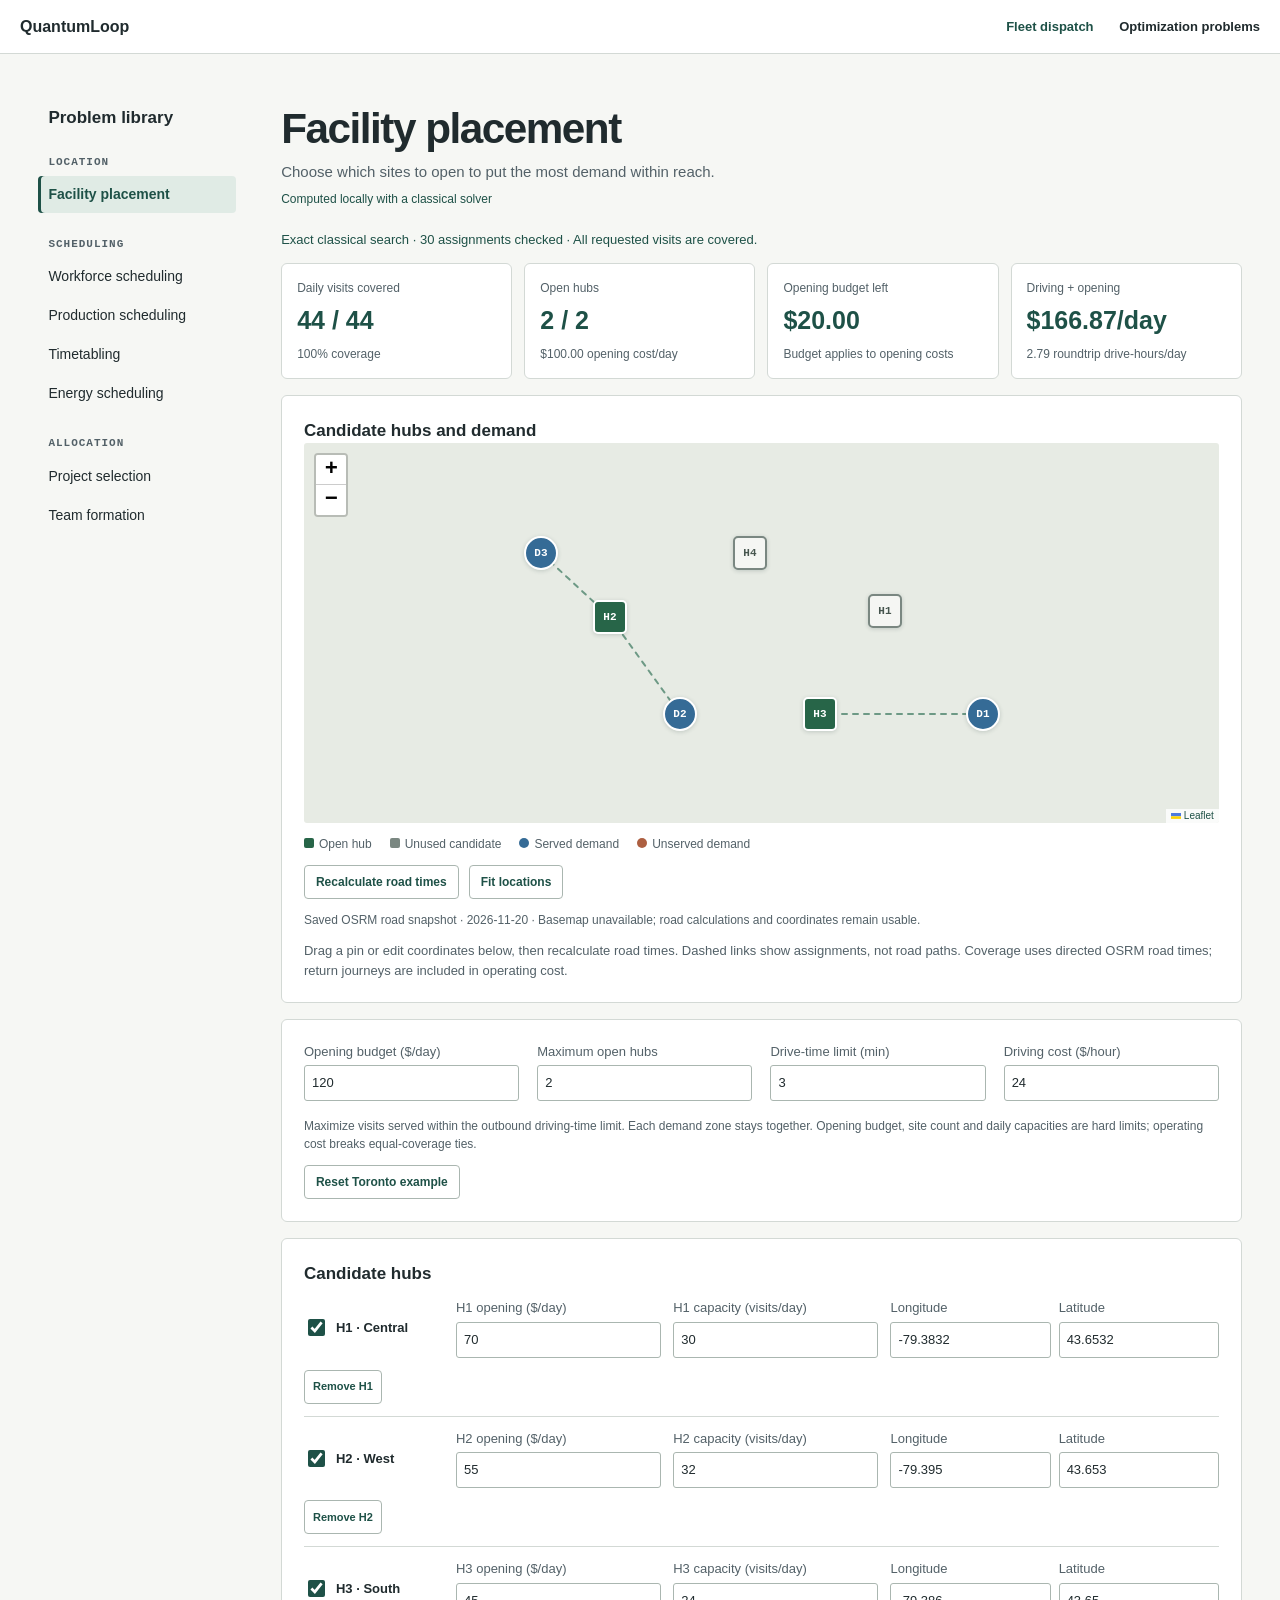
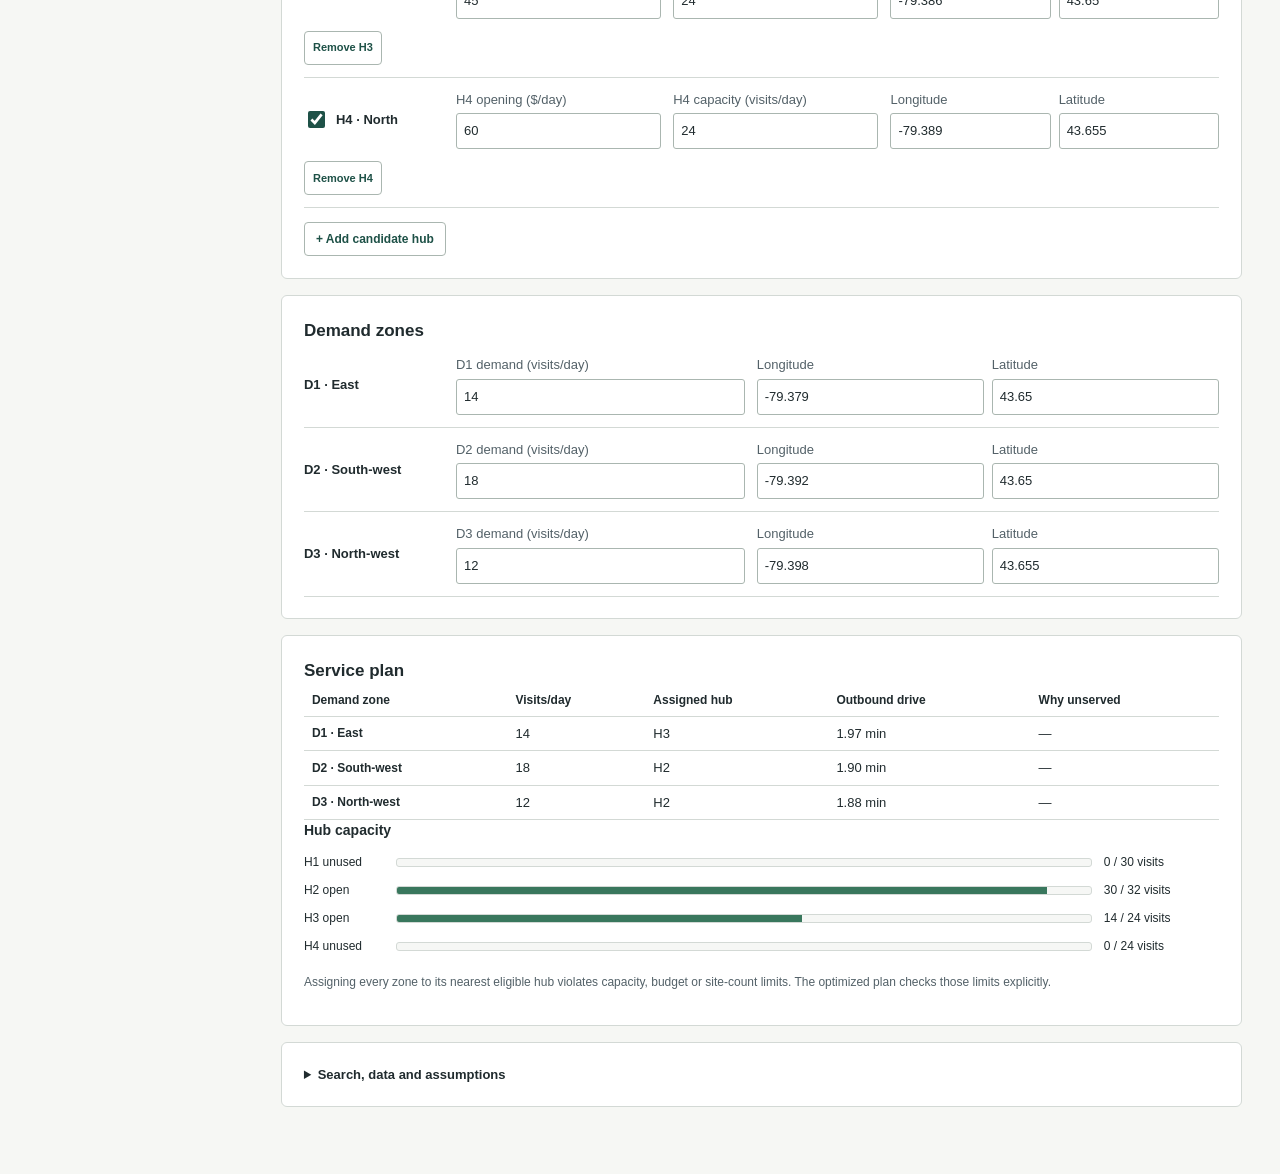
==== quantum-playground/web/problems/index.html @ 2b3b989f "Add interactive visualizations for seven optimization problems" ====
<!doctype html>
<html lang="en">
<head>
  <meta charset="utf-8">
  <meta name="viewport" content="width=device-width, initial-scale=1">
  <title>Optimization problems · QuantumLoop</title>
  <link rel="stylesheet" href="../style.css">
  <link rel="stylesheet" href="../vendor/leaflet/leaflet.css">
  <link rel="stylesheet" href="problems.css">
  <link rel="stylesheet" href="scheduling.css">
  <link rel="stylesheet" href="facility.css">
  <link rel="stylesheet" href="energy.css">
  <link rel="stylesheet" href="projects.css">
  <link rel="stylesheet" href="teams.css">
</head>
<body class="problem-workbench">
  <a class="skip-link" href="#problem-content">Skip to current problem</a>
  <header>
    <a class="brand" href="/">QuantumLoop</a>
    <nav aria-label="Workspace" class="workspace-nav">
      <a href="/">Fleet dispatch</a>
      <a href="./" aria-current="page">Optimization problems</a>
    </nav>
  </header>
  <main class="problem-shell">
    <aside class="problem-picker" aria-label="Problem library">
      <h2>Problem library</h2>
      <nav id="problem-links" aria-label="Problem types"></nav>
      <div class="mobile-picker"><label for="problem-select">Problem type</label><select id="problem-select"></select></div>
    </aside>
    <section id="problem-content" tabindex="-1" aria-labelledby="problem-title">
      <div class="problem-heading">
        <h1 id="problem-title">Optimization problems</h1>
        <p id="problem-objective"></p>
        <p class="solver-note">Computed locally with a classical solver</p>
      </div>
      <div id="problem-views"></div>
      <noscript>Enable JavaScript to edit scenarios and calculate results.</noscript>
    </section>
  </main>
  <script src="../vendor/leaflet/leaflet.js"></script>
  <script src="library.js"></script>
</body>
</html>
---- quantum-playground/web/style.css ----
:root {
  color-scheme: light;
  --background: #f4f5f3;
  --panel: #ffffff;
  --surface: #f6f7f5;
  --line: #d3d9d5;
  --line-strong: #aab6b0;
  --text: #202b2e;
  --muted: #536168;
  --accent: #1e5147;
  --accent-hover: #153d35;
  --classical: #315b8f;
  --selected: #e7efeb;
  --drive: #315b8f;
  --wait: #9b6d2f;
  --charge: #42724f;
  --deliver: #536973;
  --danger: #983d32;
  --mono: "IBM Plex Mono", Consolas, monospace;
  --radius: 4px;
}

* { box-sizing: border-box; }

body {
  margin: 0;
  background: var(--background);
  color: var(--text);
  font: 14px/1.5 "Inter", "Segoe UI", sans-serif;
}

button, select, textarea, input { font: inherit; }
button, select, summary { cursor: pointer; }
button:disabled, select:disabled { opacity: .5; cursor: default; }

:focus-visible {
  outline: 2px solid var(--accent);
  outline-offset: 3px;
}

[hidden] { display: none !important; }

.sr-only {
  position: absolute;
  width: 1px;
  height: 1px;
  overflow: hidden;
  clip-path: inset(50%);
  white-space: nowrap;
}

header {
  min-height: 54px;
  border-bottom: 1px solid var(--line);
  background: var(--panel);
  padding: 10px max(20px, calc((100% - 1400px) / 2));
  display: flex;
  justify-content: space-between;
  align-items: center;
  gap: 12px;
}

.problem-nav-link { color: var(--accent); padding: 6px; font-size: 13px; font-weight: 600; text-decoration: none; }
.problem-nav-link:hover { text-decoration: underline; }

.brand {
  color: var(--text);
  font-size: 16px;
  font-weight: 700;
  text-decoration: none;
  white-space: nowrap;
}

.header-actions, .result-navigation, .mode-control { display: flex; align-items: center; gap: 8px; min-width: 0; }
.header-actions, .result-navigation { justify-content: flex-end; flex-wrap: wrap; }
.mode-control label { color: var(--muted); font-size: 12px; }
.mode-control select { min-width: 0; }

select, input[type="number"] {
  min-height: 36px;
  background: var(--panel);
  color: var(--text);
  border: 1px solid var(--line-strong);
  border-radius: var(--radius);
  padding: 6px 10px;
}

main {
  max-width: 1440px;
  margin: auto;
  padding: 24px 20px 20px;
}

h1 {
  margin: 0 0 18px;
  font-size: clamp(22px, 3vw, 28px);
  line-height: 1.2;
  font-weight: 650;
  letter-spacing: -.025em;
}

h2, h3 { margin: 0; font-weight: 650; }
h2 { font-size: 15px; }
h3 { font-size: 13px; }

.run-entry { max-width: 720px; margin: clamp(24px, 8vh, 80px) auto; }
.run-entry h1 { margin: 0 0 10px; font-size: clamp(29px, 5vw, 42px); }
.run-entry h1:focus, #results-heading:focus { outline: none; }
.entry-intro { margin: 0 0 24px; color: var(--muted); font-size: 15px; }
.composer, .progress-panel { padding: clamp(14px, 3.2vw, 24px); }
.composer textarea {
  min-height: clamp(145px, 25vh, 240px);
  margin: 0;
  padding: 12px;
  background: var(--panel);
  font-size: 14px;
}
.composer textarea:read-only, .composer textarea:disabled { background: var(--surface); }
.composer-note { margin: 12px 0 0; }
.composer-actions { display: flex; align-items: center; flex-wrap: wrap; gap: 8px; margin-top: 16px; }
.sample-picker { display: flex; align-items: center; flex-wrap: wrap; gap: 8px; min-width: 0; max-width: 100%; }
.sample-picker select { min-width: 0; max-width: 100%; }
.preview-actions { display: flex; flex-wrap: wrap; justify-content: flex-end; gap: 4px 8px; padding: 10px 0; }

.run-entry.builder-entry { max-width: 1160px; margin-block: clamp(18px, 4vh, 44px); }
.entry-modes { display: flex; gap: 4px; border-bottom: 1px solid var(--line); margin: 22px 0; }
.entry-modes button { background: none; border: 0; border-bottom: 3px solid transparent; color: var(--muted); padding: 10px 14px; }
.entry-modes button[aria-selected="true"] { color: var(--accent); border-bottom-color: var(--accent); font-weight: 650; }
.builder-intro { color: var(--muted); font-size: 15px; max-width: 750px; margin: 0 0 20px; }
.builder-toolbar { display: flex; align-items: end; justify-content: space-between; gap: 12px; margin-bottom: 16px; }
.builder-title-label { display: grid; gap: 6px; flex: 1; max-width: 560px; font-size: 12px; color: var(--muted); }
.builder-title { width: 100%; min-width: 0; padding: 9px 11px; border: 1px solid var(--line-strong); border-radius: var(--radius); background: var(--panel); color: var(--text); }
.builder-layout { display: grid; grid-template-columns: minmax(0, 1.55fr) minmax(290px, 1fr); align-items: start; gap: 18px; }
.builder-map-panel, .builder-inspector { min-width: 0; overflow: hidden; }
.builder-map-heading { display: flex; align-items: center; justify-content: space-between; gap: 8px; padding: 14px 16px 0; }
.builder-map-summary { margin: 0; color: var(--muted); font-size: 12px; }
.builder-map-heading button { white-space: nowrap; font-size: 12px; padding: 5px 8px; }
.builder-grid-map svg { display: block; width: 100%; max-height: 600px; touch-action: none; }
.geo-map { height: 540px; min-height: 340px; width: 100%; z-index: 0; isolation: isolate; background: #e9eee8; }
.builder-real-map { height: clamp(360px, 48vw, 600px); }
.replay-geo-map { height: clamp(340px, 40vw, 540px); }
.geo-map .leaflet-control-attribution { font-size: 10px; line-height: 1.5; max-width: 100%; white-space: normal; }
.geo-map .leaflet-control-attribution a { color: #185f55; }
.geo-map-message { max-width: 260px; padding: 7px 10px; margin: 8px; border-radius: 4px; background: #fff; color: #455e64; box-shadow: 0 1px 5px #0002; font-size: 12px; }
.builder-map-type { display: grid; gap: 6px; font-size: 12px; color: var(--muted); }
.builder-map-type select { min-width: 140px; }
.builder-search { display: flex; gap: 8px; flex-wrap: wrap; padding: 12px 16px; border-bottom: 1px solid var(--line); }
.builder-search input { flex: 1; width: 180px; min-width: 0; }
.builder-search-status { flex-basis: 100%; margin: 0; }
.builder-search-results { display: grid; gap: 4px; flex-basis: 100%; }
.builder-search-result { width: 100%; text-align: left; white-space: normal; background: var(--surface); border: 1px solid var(--line); padding: 8px; color: var(--accent); }
.geo-marker-icon { background: transparent; border: 0; }
.geo-marker { display: grid; justify-items: center; position: relative; width: 44px; height: 48px; padding: 4px; color: var(--marker-color, #185f55); }
.geo-marker-shape { display: grid; place-items: center; height: 28px; width: 28px; background: var(--marker-color, #185f55); color: white; border: 2px solid white; border-radius: 50%; font: bold 18px/1 sans-serif; box-shadow: 0 1px 5px #0005; }
.geo-marker.depots .geo-marker-shape, .geo-marker.depot .geo-marker-shape { border-radius: 5px; }
.geo-marker.van .geo-marker-shape { border-radius: 7px; background: white; color: var(--marker-color); border-color: var(--marker-color); }
.geo-marker-label { display: block; margin-top: 2px; padding: 1px 4px; border-radius: 3px; background: #fff; color: #183b35; white-space: nowrap; font: bold 11px/1.3 sans-serif; box-shadow: 0 1px 3px #0002; }
.geo-marker.selected .geo-marker-shape { outline: 3px solid var(--marker-color); outline-offset: 3px; }
.geo-marker.delivered .geo-marker-shape { border-style: double; }
.geo-marker-icon:focus-visible { outline: 2px solid #185f55; outline-offset: 3px; }
.geo-overlap-chooser { display: flex; flex-wrap: wrap; gap: 5px; }
.geo-map.is-placing, .geo-map.is-placing .leaflet-interactive { cursor: crosshair; }
@media (max-width: 660px) {
  .builder-toolbar { flex-wrap: wrap; align-items: end; }
  .builder-map-type { flex-basis: 100%; }
  .builder-map-type select { width: 100%; }
  .builder-real-map { height: 390px; }
  .replay-geo-map { height: 360px; }
}
.builder-street { stroke: #d0d8d0; stroke-width: 7; stroke-linecap: round; }
.builder-axis { fill: var(--muted); font-size: 11px; text-anchor: middle; }
.builder-marker { cursor: grab; }
.builder-marker-target { fill: transparent; stroke: transparent; stroke-width: 2; }
.builder-marker.selected .builder-marker-target { fill: #e7efeb; stroke: var(--accent); }
.builder-marker:focus { outline: none; }
.builder-marker:focus .builder-marker-target { stroke: var(--accent); stroke-dasharray: 3 2; }
.builder-marker-symbol { fill: white; font-size: 18px; font-weight: 650; text-anchor: middle; pointer-events: none; }
.builder-marker-label { fill: var(--text); paint-order: stroke; stroke: var(--background); stroke-width: 5px; stroke-linejoin: round; font-size: 12px; font-weight: 650; text-anchor: middle; pointer-events: none; }
.builder-map.is-moving, .builder-map.is-moving .builder-marker { cursor: crosshair; }
.builder-legend { display: flex; justify-content: center; flex-wrap: wrap; gap: 10px 18px; color: var(--muted); font-size: 12px; }
.builder-map-help { padding: 0 16px 14px; margin: 12px 0 0; }
.builder-overlap { padding: 0 16px 12px; display: flex; flex-wrap: wrap; gap: 6px; }
.builder-overlap p { flex-basis: 100%; margin: 0; }
.builder-categories { display: flex; flex-wrap: wrap; gap: 4px; border-bottom: 1px solid var(--line); padding: 10px; }
.builder-category, .builder-object { background: none; border: 1px solid transparent; border-radius: var(--radius); padding: 6px 8px; color: var(--muted); font-size: 12px; }
.builder-category[aria-pressed="true"], .builder-object[aria-pressed="true"] { color: var(--accent); background: var(--selected); border-color: var(--line); font-weight: 650; }
.builder-object-list { display: flex; gap: 4px; flex-wrap: wrap; padding: 12px; border-bottom: 1px solid var(--line); }
.builder-object-list .text-button { font-size: 12px; padding: 5px 8px; }
.builder-object-fields { padding: 16px; }
.builder-object-heading { display: flex; justify-content: space-between; align-items: center; margin-bottom: 14px; gap: 12px; }
.builder-remove { color: var(--danger); font-size: 12px; padding: 4px 6px; }
.builder-field { display: grid; min-width: 0; gap: 5px; margin-bottom: 13px; }
.builder-field label { color: var(--muted); font-size: 12px; }
.builder-field input, .builder-field select { width: 100%; min-width: 0; }
.builder-coordinates { display: grid; grid-template-columns: repeat(2, minmax(0, 1fr)); gap: 12px; }
.builder-stops-heading { margin: 18px 0 4px; }
.builder-stops-heading + .hint { margin-top: 0; }
.builder-stop { display: block; width: 100%; text-align: start; padding: 8px 10px; border: 1px solid var(--line); border-radius: var(--radius); background: var(--surface); color: var(--accent); margin: 6px 0; }
.builder-slot, .builder-fieldset { border: 1px solid var(--line); border-radius: var(--radius); padding: 10px; margin: 12px 0; min-width: 0; }
.builder-slot legend, .builder-fieldset legend { font-size: 12px; color: var(--muted); padding: 0 5px; }
.builder-fieldset { border-inline: 0; border-bottom: 0; padding: 8px 0 0; }
.builder-fieldset:first-child { margin-top: 0; }
.builder-slot .builder-field { margin-bottom: 4px; }
.builder-slot > .text-button { font-size: 12px; }
.builder-footer { display: flex; align-items: center; flex-wrap: wrap; gap: 10px 16px; margin-top: 18px; }
.builder-save-status { margin: 0; flex: 1; min-width: min(240px, 100%); }
.builder-errors { margin-top: 16px; }
.builder-errors ul { margin: 0; padding-left: 20px; }
.builder-empty { padding: 16px; }
.history-toolbar-actions { display: flex; flex-wrap: wrap; gap: 8px; }
@media (max-width: 660px) {
  .builder-layout { grid-template-columns: minmax(0, 1fr); gap: 14px; }
  .builder-toolbar { align-items: stretch; flex-direction: column; gap: 6px; }
  .builder-toolbar > .text-button { align-self: flex-end; }
  .builder-map-heading { padding: 12px 12px 0; }
  .builder-map-help { padding-inline: 12px; }
  .builder-category, .builder-object, .builder-object-list .text-button { min-height: 40px; }
  .builder-footer > .primary { width: 100%; }
}

.history-screen { max-width: 1060px; margin: clamp(18px, 4vh, 48px) auto; }
.history-toolbar { display: flex; align-items: baseline; justify-content: space-between; gap: 12px; flex-wrap: wrap; }
.history-toolbar h1 { margin: 0; }
#history-heading:focus, #history-detail-heading:focus { outline: none; }
.history-layout { display: grid; grid-template-columns: minmax(235px, 1fr) minmax(0, 1.65fr); gap: 16px; margin-top: 16px; align-items: start; }
.history-list { list-style: none; margin: 0; padding: 0; }
.history-list li + li { border-top: 1px solid var(--line); }
.history-item {
  display: grid;
  grid-template-columns: minmax(0, 1fr) auto;
  align-items: baseline;
  gap: 3px 10px;
  text-align: start;
  width: 100%;
  padding: 13px 14px;
  border: 0;
  background: none;
  color: var(--text);
  cursor: pointer;
}
.history-item:hover { background: var(--surface); }
.history-item[aria-current="true"] { background: var(--selected); box-shadow: inset 3px 0 var(--accent); }
.history-item > strong, .history-toolbar h2, .history-identity { overflow-wrap: anywhere; }
.history-item-meta { grid-column: 1 / -1; font-size: 12px; color: var(--muted); }
.history-badge { color: var(--muted); font-size: 11px; white-space: nowrap; }
.history-badge[data-status="verified"] { color: var(--accent); }
.history-details { min-width: 0; padding: 16px; }
.history-identity { margin: 3px 0 0; }
.history-section { border-top: 1px solid var(--line); margin-top: 13px; padding-top: 12px; }
.history-section summary { color: var(--text); font-weight: 600; }
.history-prompt {
  margin: 10px 0 0;
  padding: 12px;
  max-height: 46vh;
  overflow: auto;
  border-radius: var(--radius);
  background: var(--surface);
  color: var(--text);
  white-space: pre-wrap;
  overflow-wrap: anywhere;
  font: 12px/1.6 var(--mono);
}
.history-artifacts { display: flex; flex-wrap: wrap; gap: 4px 14px; list-style: none; margin: 7px 0 0; padding: 0; }
.history-artifacts a { color: var(--accent); text-underline-offset: 2px; }

.progress-entry { max-width: 1040px; margin-top: clamp(24px, 5vh, 52px); }
.progress-intro { margin: 12px 0 24px; color: var(--muted); max-width: 62ch; font-size: 15px; }
.progress-panel { margin-top: 20px; padding: clamp(16px, 3vw, 30px); }
.pipeline-status { margin: 0; color: var(--text); font-weight: 600; overflow-wrap: anywhere; }
.pipeline-count { color: var(--muted); font: 11px/1.5 var(--mono); white-space: nowrap; }
.progress-heading, .progress-actions, .results-title {
  display: flex;
  align-items: center;
  justify-content: space-between;
  flex-wrap: wrap;
  gap: 8px 12px;
}
.run-entry .progress-heading h1, .results-title h1 { margin: 0; }
.results-title { margin-bottom: 18px; }
.pipeline-stages, .pipeline-visits { list-style: none; padding: 0; }
.pipeline-stages {
  display: grid;
  grid-template-columns: repeat(5, minmax(0, 1fr));
  counter-reset: pipeline-stage;
  margin: 26px 0;
}
.pipeline-stages > li {
  display: grid;
  grid-template-rows: 30px auto 1fr;
  justify-items: center;
  align-content: start;
  gap: 7px;
  position: relative;
  padding-inline: 6px;
  counter-increment: pipeline-stage;
  text-align: center;
  font-size: 13px;
  font-weight: 600;
  color: var(--muted);
}
.pipeline-stages > li::before {
  content: counter(pipeline-stage, decimal-leading-zero);
  display: grid;
  place-items: center;
  width: 30px;
  height: 30px;
  border-radius: 50%;
  border: 1px solid var(--line-strong);
  background: var(--panel);
  font: 11px/1 var(--mono);
  z-index: 1;
}
.pipeline-stages > li:not(:last-child)::after {
  content: '';
  position: absolute;
  inset: 14px -50% auto 50%;
  border-top: 1px solid var(--line);
}
.pipeline-stages li[data-state="complete"]::before { content: '✓'; background: var(--accent); border-color: var(--accent); color: white; }
.pipeline-stages li[data-state="complete"]::after { border-color: var(--accent); }
.pipeline-stages li[aria-current="step"]::before { background: var(--selected); border: 2px solid var(--accent); box-shadow: 0 0 0 4px var(--selected); }
.pipeline-stages li[aria-current="step"], .pipeline-stages li[data-state="complete"] { color: var(--accent); }
.pipeline-stages li[data-state="revising"]::before { border-color: var(--wait); background: #fbf4e8; color: #80531c; }
.pipeline-stages li[data-state="failed"]::before { border-color: var(--danger); background: #fff3f0; color: var(--danger); }
.pipeline-stages .stage-state { text-align: center; font-size: 11px; }
.pipeline-stages li[data-state="revising"] .stage-state { color: #80531c; }
.pipeline-stages li[data-state="failed"] .stage-state { color: var(--danger); }
.stage-state { color: var(--muted); font-size: 12px; font-weight: 400; text-align: end; }
.pipeline-current { border: 1px solid var(--line); border-inline-start: 3px solid var(--accent); padding: 20px; background: var(--surface); }
.pipeline-current-heading { display: flex; align-items: center; flex-wrap: wrap; justify-content: space-between; gap: 8px; margin-bottom: 10px; }
.pipeline-current-state { display: inline-flex; align-items: center; gap: 7px; color: var(--accent); font-size: 11px; font-weight: 650; letter-spacing: .065em; text-transform: uppercase; }
.pipeline-current-state::before { content: ''; width: 6px; height: 6px; border-radius: 50%; background: currentColor; }
.pipeline-current h2 { font-size: clamp(18px, 2vw, 23px); line-height: 1.35; letter-spacing: -.02em; overflow-wrap: anywhere; }
.pipeline-current p { margin: 7px 0 0; color: var(--muted); white-space: pre-wrap; overflow-wrap: anywhere; }
.pipeline-current[data-state="failed"] { border-inline-start-color: var(--danger); background: #fff8f6; }
.pipeline-current[data-state="failed"] .pipeline-current-state { color: var(--danger); }
.pipeline-current[data-state="queued"] .pipeline-current-state { color: var(--muted); }
.pipeline-repeat-count { font: 11px/1.5 var(--mono); color: var(--muted); }
.pipeline-repair { display: flex; align-items: flex-start; gap: 12px; margin-bottom: 14px; padding: 14px 16px; background: #fbf4e8; border: 1px solid #e8d5b8; border-radius: var(--radius); color: #80531c; }
.repair-symbol { font-size: 25px; line-height: 1; }
.pipeline-repair strong { font-size: 13px; }
.pipeline-repair p { margin: 3px 0 0; font-size: 12px; color: #78592f; white-space: pre-wrap; overflow-wrap: anywhere; }
.pipeline-activity-heading { display: flex; align-items: center; justify-content: space-between; gap: 12px; margin-top: 28px; }
.pipeline-activity-heading h2 { font-size: 14px; }
.pipeline-activity-heading p { color: var(--muted); font-size: 12px; margin: 2px 0 0; }
.pipeline-activity-heading button { flex-shrink: 0; }
.pipeline-visits { margin: 16px 0 0 5px; border-inline-start: 1px solid var(--line); }
.pipeline-visit { position: relative; padding-inline-start: 18px; }
.pipeline-visit + .pipeline-visit { margin-top: 6px; }
.pipeline-visit::before { content: ''; position: absolute; inset: 18px auto auto -4px; width: 7px; height: 7px; border-radius: 50%; background: var(--line-strong); box-shadow: 0 0 0 3px var(--panel); }
.pipeline-visit summary {
  display: grid;
  grid-template-columns: 9px minmax(0, 1fr) auto;
  align-items: center;
  gap: 10px;
  min-height: 42px;
  padding: 8px 10px;
  border-radius: var(--radius);
}
.pipeline-visit summary::-webkit-details-marker { display: none; }
.pipeline-visit summary::before {
  content: '';
  width: 6px;
  height: 6px;
  border-right: 1px solid currentColor;
  border-bottom: 1px solid currentColor;
  transform: rotate(-45deg);
}
.pipeline-visit details[open] summary::before { transform: rotate(45deg); }
.pipeline-visit summary:hover { background: var(--surface); }
.pipeline-visit summary[data-state="running"] { background: var(--selected); color: var(--accent); }
.pipeline-visit summary[data-state="running"] .stage-state { color: var(--accent); }
.pipeline-visit summary[data-state="revising"] { background: #fbf4e8; }
.pipeline-visit summary[data-state="revising"] .stage-state { color: #80531c; }
.pipeline-visit summary[data-state="failed"] .stage-state,
.pipeline-step[data-state="failed"] .stage-state { color: var(--danger); }
.pipeline-visit-title {
  display: flex;
  flex-wrap: wrap;
  align-items: baseline;
  column-gap: 10px;
}
.pipeline-attempt { color: var(--muted); font-size: 12px; }
.pipeline-steps {
  list-style: none;
  margin: 7px 0 12px 19px;
  padding: 0 0 0 10px;
}
.pipeline-step {
  display: grid;
  grid-template-columns: minmax(0, 1fr) auto;
  gap: 2px 10px;
  padding: 7px 8px 7px 0;
}
.pipeline-step-label { font-weight: 600; overflow-wrap: anywhere; }
.pipeline-step[data-state="running"] .stage-state { color: var(--accent); }
.pipeline-step-detail {
  grid-column: 1 / -1;
  margin: 0;
  color: var(--muted);
  white-space: pre-wrap;
  overflow-wrap: anywhere;
  font-size: 12px;
}

.workspace {
  display: grid;
  grid-template-columns: minmax(218px, 268px) minmax(0, 1fr);
  gap: 18px;
  align-items: start;
}

.sidebar { position: sticky; top: 16px; align-self: start; display: grid; gap: 14px; min-width: 0; max-height: calc(100vh - 32px); overflow-y: auto; }
.main-column { min-width: 0; display: grid; gap: 14px; }

.panel {
  min-width: 0;
  border: 1px solid var(--line);
  border-radius: var(--radius);
  background: var(--panel);
}

.panel-heading {
  padding: 14px 18px;
  display: flex;
  align-items: center;
  justify-content: space-between;
  gap: 12px;
}

.tag {
  color: var(--muted);
  font-size: 12px;
  font-weight: 500;
  text-align: end;
}

.tag:empty { display: none; }

.text-button, .primary, .secondary {
  min-height: 34px;
  padding: 7px 11px;
  border: 1px solid transparent;
  border-radius: var(--radius);
  font-size: 12px;
  font-weight: 600;
  white-space: nowrap;
}

.text-button { background: transparent; color: var(--muted); }
.text-button:hover:not(:disabled) { background: var(--surface); color: var(--text); }
.secondary { background: var(--panel); border-color: var(--line-strong); color: var(--accent); }
.primary, .play-trigger { background: var(--accent); border-color: var(--accent); color: #fff; }
.play-trigger { min-width: 68px; }
.primary:hover:not(:disabled), .play-trigger:hover:not(:disabled) {
  background: var(--accent-hover);
  border-color: var(--accent-hover);
}
.secondary:not(.play-trigger):hover:not(:disabled) { background: var(--surface); }

.settings-block { padding: 15px; }
.settings-block > .secondary { width: 100%; }
.settings-block > .secondary { margin-top: 12px; }
.control + .control { margin-top: 14px; }

.control > label, .control > legend, .control-label, .control-choice-heading > label {
  display: block;
  color: var(--text);
  font-size: 13px;
  font-weight: 600;
}

fieldset.control { padding: 0; margin-inline: 0; border: 0; min-width: 0; }
.control select { width: 100%; margin-top: 8px; }

.control-options {
  display: grid;
  grid-auto-flow: column;
  grid-auto-columns: minmax(0, 1fr);
  margin-top: 8px;
  border: 1px solid var(--line-strong);
  border-radius: var(--radius);
}
.control-options > .control-option + .control-option { border-inline-start: 1px solid var(--line-strong); }
.control-option { position: relative; display: flex; min-width: 0; cursor: pointer; }
.control-option > input {
  white-space: nowrap;
  position: absolute;
  width: 1px;
  height: 1px;
  clip-path: inset(50%);
}
.control-option > span {
  display: grid;
  place-items: center;
  width: 100%;
  min-height: 42px;
  text-align: center;
  overflow-wrap: anywhere;
  color: var(--muted);
  background: var(--panel);
  padding: 6px 8px;
  font-weight: 600;
}
.control-option:hover > span { color: var(--text); background: var(--surface); }
.control-option > input:checked + span { color: var(--accent); background: var(--selected); }
.control-options > .control-option:first-child > span { border-start-start-radius: 3px; border-end-start-radius: 3px; }
.control-options > .control-option:last-child > span { border-start-end-radius: 3px; border-end-end-radius: 3px; }
.control-toggle > span { border: 1px solid var(--line-strong); border-radius: var(--radius); }
.control-option > input:focus-visible + span { outline: 2px solid var(--accent); outline-offset: -2px; }
.control-option > input:disabled + span { opacity: .55; cursor: default; }

.control-choice-heading, .control-choice-bounds {
  display: flex;
  align-items: baseline;
  justify-content: space-between;
  gap: 8px;
  overflow-wrap: anywhere;
}
.control-choice-value {
  color: var(--accent);
  font: 600 12px/1.4 var(--mono);
  text-align: end;
}
.control-choice-slider {
  display: block;
  width: 100%;
  min-height: 34px;
  margin: 3px 0;
  border-radius: var(--radius);
  cursor: pointer;
}
.control-choice-slider:disabled { opacity: .55; cursor: default; }
.control-choice-bounds { color: var(--muted); font: 11px/1.4 var(--mono); }
.control-choice-bounds > :last-child { text-align: end; }

.control-range {
  display: flex;
  align-items: center;
  gap: 8px;
  margin-top: 8px;
}
.control-range > input[type="range"] { flex: 1; min-width: 0; }
.control-range > input[type="number"] { flex: 0 0 5rem; width: 5rem; min-width: 0; }
.control-value { color: var(--muted); font-size: 12px; font-variant-numeric: tabular-nums; }
.control-value[aria-invalid="true"] { border-color: var(--danger); }
.control-bounds { display: block; margin-top: 5px; color: var(--muted); font-size: 11px; }

.control-group {
  margin-top: 12px;
  border: 1px solid var(--line);
  border-radius: var(--radius);
}
.control-group > summary { padding: 7px 9px; color: var(--muted); font-weight: 600; }
.control-group > summary:hover, .control-group[open] > summary { color: var(--text); }
.control-group > .control { margin: 8px 9px 10px; }
.control-toggle { margin-top: 8px; }


.prompt-details { border-top: 1px solid var(--line); }
.prompt-details:first-child { border-top: 0; }
.prompt-details > summary, .run-details > summary {
  padding: 13px 15px;
  color: var(--muted);
  font-size: 13px;
  font-weight: 600;
}
.prompt-details > summary:hover, .run-details > summary:hover { color: var(--text); }
.original-prompt-text { margin: 0; padding: 0 15px 15px; white-space: pre-wrap; overflow-wrap: anywhere; }

textarea {
  display: block;
  width: 100%;
  min-height: 175px;
  padding: 10px;
  margin-bottom: 9px;
  border: 1px solid var(--line);
  border-radius: var(--radius);
  background: var(--surface);
  color: var(--text);
  resize: vertical;
  font-size: 12px;
}

.hint { color: var(--muted); font-size: 12px; }
.settings-block .hint { margin: 8px 0 0; }
#run-status { padding: 3px 15px 12px; }
#status { margin: 0; color: var(--muted); font-size: 12px; }
.request-error {
  padding: 10px;
  margin: 8px 0 0;
  color: var(--danger);
  background: #fbf0ed;
  border: 1px solid #d9aaa1;
  border-radius: var(--radius);
  font-size: 12px;
}

.summary-strip {
  display: flex;
  gap: 12px 22px;
  align-items: center;
  flex-wrap: wrap;
  padding: 2px 18px 14px;
}

.summary-strip > div { display: grid; padding-inline-end: 22px; }
.summary-strip > div:first-child { border-inline-end: 1px solid var(--line); }
.summary-strip > div > span { color: var(--muted); font-size: 12px; }
.summary-strip strong {
  font-size: 25px;
  line-height: 1.2;
  font-variant-numeric: tabular-nums;
  font-weight: 650;
  letter-spacing: -.025em;
}
.summary-strip > .solver-metric {
  flex: 1 1 160px;
  min-width: 0;
  gap: 5px;
  padding: 13px 15px;
  border: 1px solid var(--line);
  border-radius: var(--radius);
  background: var(--surface);
}
.summary-strip > .quantum-metric { border-top: 3px solid var(--accent); }
.summary-strip > .classical-metric { border-top: 3px solid var(--classical); background: #f3f6fa; }
.quantum-metric strong { color: var(--accent); }
.classical-metric strong { color: var(--classical); }
.summary-strip .metric-check { font-size: 10px; line-height: 1.4; }
.summary-strip > .gap-metric { background: var(--panel); }
.gap-metric[data-direction="higher"] strong { color: #80531c; }
.gap-metric[data-direction="equal"] strong { color: var(--muted); }
.gap-metric[data-direction="lower"] strong { color: var(--accent); }
.comparison-note { display: flex; align-items: center; gap: 8px; margin: 0; padding: 0 18px 12px; color: var(--muted); font-size: 11px; }
.comparison-note > span { color: var(--accent); font: 18px/1 var(--mono); }

.cost-comparison {
  margin-inline-start: auto;
  min-width: 0;
  text-align: end;
}
.cost-comparison:has(#change-summary:empty):has(#cost-delta:empty) { display: none; }
#change-summary { margin: 0; font-weight: 600; }
#cost-delta {
  display: flex;
  flex-wrap: wrap;
  justify-content: flex-end;
  gap: 2px 12px;
  padding: 0;
  margin: 3px 0 0;
  color: var(--muted);
  list-style: none;
  font-size: 12px;
}
#cost-delta:empty { display: none; }

.visual-stage {
  width: 100%;
  aspect-ratio: 840 / 540;
  max-height: min(58vh, 560px);
  max-height: clamp(270px, 58svh, 560px);
  position: relative;
  border-block: 1px solid var(--line);
  background: var(--background);
}

.map-grid { display: grid; grid-template-columns: minmax(0, 1fr); }
.map-grid.comparing { grid-template-columns: repeat(2, minmax(0, 1fr)); gap: 12px; margin: 0 18px 14px; }
.map-grid.comparing .map-view { min-width: 0; overflow: hidden; border: 1px solid var(--line); border-radius: var(--radius); }
.map-grid.comparing .visual-stage { border-bottom: 0; }
.map-heading { display: flex; justify-content: space-between; align-items: center; flex-wrap: wrap; gap: 4px 10px; min-height: 48px; padding: 10px 12px; background: #edf4ef; color: var(--accent); }
.map-heading h3 { display: flex; align-items: center; gap: 7px; font-size: 12px; letter-spacing: .04em; }
.map-heading > span { color: var(--muted); font: 10px/1.5 var(--mono); }
.classical-map-view .map-heading { color: var(--classical); background: #edf2f8; }
.solver-dot { width: 6px; height: 6px; border-radius: 50%; background: currentColor; }

#fleet-map, #classical-map {
  width: 100%;
  height: 100%;
  display: block;
  user-select: none;
  touch-action: manipulation;
}
#fleet-map:focus-visible, #classical-map:focus-visible { outline-offset: -4px; }

#frame-status {
  position: absolute;
  inset: 0;
  display: grid;
  place-content: center;
  margin: 0;
  color: var(--muted);
  text-align: center;
  pointer-events: none;
}

.playback {
  display: grid;
  grid-template-columns: max-content minmax(0, 1fr) auto;
  align-items: center;
  gap: 8px 12px;
  padding: 12px 18px;
  border-bottom: 1px solid var(--line);
}

.playback-actions, .playback-time { display: flex; align-items: center; gap: 8px; }
.playback output {
  color: var(--accent);
  font-size: 15px;
  font-weight: 650;
  font-variant-numeric: tabular-nums;
}
.playback-scrub {
  display: grid;
  grid-template-columns: 1fr 1fr;
  column-gap: 8px;
  align-items: center;
  min-width: 0;
  color: var(--muted);
  font: 10px/1.2 var(--mono);
}
input[type="range"] { accent-color: var(--accent); }
.playback-scrub input { grid-column: 1 / -1; width: 100%; margin: 0 0 4px; }
#end-time { text-align: end; }

.schedule { padding: 12px 18px 6px; }
.schedule-heading {
  display: flex;
  justify-content: space-between;
  align-items: center;
  flex-wrap: wrap;
  gap: 6px 12px;
  margin-bottom: 8px;
}

.schedule-legend {
  display: flex;
  gap: 4px 12px;
  flex-wrap: wrap;
  margin: 0;
  padding: 0;
  list-style: none;
  color: var(--muted);
  font-size: 11px;
}
.schedule-legend li { display: flex; align-items: center; gap: 5px; }
.phase-icon { display: inline-block; width: 8px; height: 8px; background: var(--phase-color); }
.phase-icon.drive { --phase-color: var(--drive); border-radius: 2px; }
.phase-icon.wait { --phase-color: var(--wait); border-radius: 50%; }
.phase-icon.charge { --phase-color: var(--charge); border-radius: 2px; transform: rotate(45deg) scale(.85); }
.phase-icon.deliver { --phase-color: var(--deliver); background: transparent; border: 1px solid var(--deliver); border-radius: 2px; }

.time-axis {
  display: flex;
  justify-content: space-between;
  margin: 0 0 6px 36px;
  color: var(--muted);
  font: 10px var(--mono);
}
.timeline-row {
  display: grid;
  grid-template-columns: 28px minmax(0, 1fr);
  gap: 8px;
  align-items: center;
  margin: 0 0 8px;
  font: 11px var(--mono);
}
.timeline-row > span { color: var(--row-color, var(--muted)); font-weight: 600; }
.timeline-track { position: relative; height: 17px; background: #e9eeeb; border-radius: 2px; }
.event-block {
  position: absolute;
  inset-block: 0;
  min-width: 2px;
  padding: 0;
  border: 1px solid var(--panel);
  border-radius: 2px;
  background: var(--van, var(--drive));
  opacity: .87;
}
.event-block.wait { background: var(--wait); }
.event-block.charge { background: var(--charge); border-block-start: 2px solid #203d28; }
.event-block.reservation { border-block-end: 3px solid var(--van); }
.event-block.deliver { background: #dfe7e7; border-color: var(--deliver); }
.event-block:hover, .event-block:focus-visible { opacity: 1; z-index: 2; }
.time-cursor {
  position: absolute;
  left: var(--playhead, 0%);
  inset-block: -2px;
  width: 2px;
  background: var(--text);
  box-shadow: 0 0 0 1px var(--panel);
  pointer-events: none;
  z-index: 3;
}

.fleet-summary { display: grid; gap: 8px; padding: 0 18px 16px; container-type: inline-size; }
.fleet { display: grid; grid-template-columns: repeat(auto-fit, minmax(min(140px, 100%), 1fr)); gap: 8px; }
.fleet:empty, .timeline:empty { display: none; }

@container (250px <= width < 436px) {
  .fleet:has(> :nth-child(2n):last-child) { grid-template-columns: repeat(2, minmax(0, 1fr)); }
}
@container (436px <= width < 880px) {
  .fleet:has(> :nth-child(3n):last-child) { grid-template-columns: repeat(3, minmax(0, 1fr)); }
}

.van-card {
  display: grid;
  grid-template-columns: auto minmax(0, 1fr);
  align-items: center;
  gap: 4px 8px;
  padding: 9px 11px;
  border: 1px solid var(--line);
  border-radius: var(--radius);
  color: var(--text);
  background: var(--panel);
  text-align: start;
  font-size: 12px;
}
.van-card strong { color: var(--van); font-size: 14px; }
.van-card .van-state { justify-self: end; color: var(--text); overflow-wrap: anywhere; }
.van-card.selected, .van-card:hover { border-color: var(--van); background: var(--surface); }
.van-energy { grid-column: 1 / -1; color: var(--muted); font: 11px var(--mono); }
.battery-track { grid-column: 1 / -1; height: 4px; background: #e2e8e4; border-radius: 2px; overflow: hidden; }
.battery-fill { height: 100%; background: var(--van); }
.fleet-inspector {
  padding: 8px 10px;
  border-inline-start: 3px solid var(--accent);
  background: var(--surface);
  color: var(--text);
  font-size: 12px;
  overflow-wrap: anywhere;
}

.circuit-help { color: var(--muted); font-size: 11px; margin: -4px 14px 12px; }
.circuits { display: grid; gap: 10px; padding: 0 12px 12px; }
.circuit-card { min-width: 0; border: 1px solid var(--line); border-radius: var(--radius); background: var(--surface); }
.circuit-card h3 { padding: 10px; border-bottom: 1px solid var(--line); font-size: 12px; overflow-wrap: anywhere; }
.circuit-preview { display: grid; gap: 8px; width: 100%; padding: 10px; background: var(--panel); border: 0; color: var(--accent); text-align: start; }
.circuit-preview:hover { background: var(--selected); }
.circuit-preview img { display: block; width: 100%; height: 160px; object-fit: contain; background: white; }
.circuit-preview > span { font-size: 11px; font-weight: 600; }
.circuit-description { padding: 9px 10px; margin: 0; border-top: 1px solid var(--line); color: var(--muted); font-size: 10px; overflow-wrap: anywhere; }
.circuit-card pre {
  margin: 0;
  padding: 12px;
  max-height: 200px;
  overflow: auto;
  color: var(--accent);
  font: 12px/1.6 var(--mono);
}
.circuit-dialog { width: min(1280px, calc(100vw - 32px)); max-width: none; max-height: calc(100dvh - 32px); padding: 0; border: 1px solid var(--line-strong); border-radius: var(--radius); background: var(--panel); color: var(--text); }
.circuit-dialog::backdrop { background: #142622a6; }
.circuit-dialog-toolbar { display: flex; align-items: center; justify-content: space-between; flex-wrap: wrap; gap: 12px; padding: 14px 16px; border-bottom: 1px solid var(--line); }
.circuit-dialog-toolbar h2 { min-width: 0; overflow-wrap: anywhere; }
.circuit-dialog-actions { display: flex; align-items: center; gap: 10px; }
.circuit-dialog-actions a { color: var(--accent); font-size: 12px; text-underline-offset: 3px; }
.circuit-dialog-description { color: var(--muted); font-size: 12px; margin: 12px 16px; }
.circuit-image-viewport { max-height: calc(100dvh - 180px); overflow: auto; padding: 16px; background: #fff; }
.circuit-image-viewport img { display: block; max-width: none; min-width: 100%; height: auto; }

.detail-body { padding: 14px 15px; border-top: 1px solid var(--line); color: var(--muted); font-size: 12px; }
.detail-body h3 { margin-top: 13px; color: var(--text); }
.explanation p { margin: 0 0 6px; white-space: pre-wrap; overflow-wrap: anywhere; }
.explanation p:empty { display: none; }
.technical-summary { display: flex; flex-wrap: wrap; gap: 6px 16px; margin: 8px 0 0; }
.technical-summary > div { display: grid; }
.technical-summary dd { margin: 0; color: var(--text); font-weight: 650; }
#feasible { color: var(--accent); }
.costs { display: flex; flex-wrap: wrap; gap: 5px 12px; text-transform: capitalize; }
.bar-row {
  display: grid;
  grid-template-columns: minmax(40px, 1fr) 2fr 40px;
  align-items: center;
  gap: 8px;
  margin: 6px 0;
  font: 11px var(--mono);
}
.bar-row > span:first-child { overflow: auto; white-space: nowrap; }
.bar-track { height: 9px; background: var(--surface); border-radius: 2px; overflow: hidden; }
.bar { background: var(--accent); height: 100%; }

footer { display: flex; flex-wrap: wrap; gap: 4px 8px; }

@media (prefers-reduced-motion: no-preference) {
  #prompt-screen:not([hidden]), #progress-screen:not([hidden]), #history-screen:not([hidden]), #results-screen:not([hidden]) {
    animation: section-arrive 280ms ease-out both;
  }
  .pipeline-stages li[aria-current="step"]::before { animation: active-stage 1.8s ease-in-out infinite; }
  .pipeline-stages li[aria-current="step"]:not(:last-child)::after {
    border-top: 0;
    height: 1px;
    background: linear-gradient(90deg, var(--line), var(--accent), var(--line));
    background-size: 200% 100%;
    animation: stage-flow 2.4s linear infinite;
  }
  .pipeline-current[data-state="running"] .pipeline-current-state::before,
  .map-grid[data-playing="true"] .solver-dot { animation: active-dot 1.8s ease-in-out infinite; }
  .pipeline-current, .pipeline-repair { animation: card-arrive 220ms ease-out both; }
  .van-card, .map-view { transition: background-color 180ms ease, border-color 180ms ease; }
  .battery-fill { transition: background-color 180ms ease; }
  .pipeline-visit summary::before { transition: transform 160ms ease; }
  @keyframes section-arrive { from { opacity: .3; transform: translateY(5px); } to { opacity: 1; transform: translateY(0); } }
  @keyframes card-arrive { from { opacity: .3; transform: translateY(3px); } to { opacity: 1; transform: translateY(0); } }
  @keyframes active-stage { 0%, 100% { box-shadow: 0 0 0 3px var(--selected); } 50% { box-shadow: 0 0 0 6px #e7efeb80; } }
  @keyframes active-dot { 0%, 100% { opacity: 1; } 50% { opacity: .4; } }
  @keyframes stage-flow { from { background-position: 200% 0; } to { background-position: 0 0; } }
}

@media (max-width: 1100px) {
  .map-grid.comparing { grid-template-columns: minmax(0, 1fr); }
}

@media (max-width: 900px) {
  .workspace { grid-template-columns: minmax(180px, 215px) minmax(0, 1fr); gap: 12px; }
  .cost-comparison { margin-inline-start: 0; text-align: start; }
  #cost-delta { justify-content: start; }
}

@media (max-width: 660px) {
  header { min-height: 54px; padding-inline: 12px; }
  .header-actions { max-width: 78%; }
  .mode-control { max-width: 100%; }
  .mode-control select { font-size: 12px; }
  main { padding: 14px 12px; }
  h1 { margin-bottom: 12px; }
  .progress-entry { margin-top: 20px; }
  .progress-intro { font-size: 13px; margin-bottom: 18px; }
  .pipeline-stages { margin: 23px -6px; }
  .pipeline-stages > li { padding-inline: 3px; font-size: 11px; grid-template-rows: 30px 34px 1fr; gap: 6px; }
  .pipeline-stages .stage-state { font-size: 10px; }
  .pipeline-current { padding: 16px; }
  .pipeline-activity-heading { align-items: flex-start; }
  .pipeline-activity-heading p { max-width: 22ch; }
  .pipeline-visit { padding-inline-start: 12px; }
  .pipeline-visit summary { gap: 7px; padding-inline: 6px; }
  .history-layout { grid-template-columns: minmax(0, 1fr); }
  .workspace { grid-template-columns: minmax(0, 1fr); }
  .sidebar { position: static; max-height: none; overflow-y: visible; }
  .visual-stage { aspect-ratio: 4 / 3; }
  .map-grid.comparing { margin-inline: 12px; }
  .comparison-note { padding-inline: 12px; }
  .summary-strip { gap: 8px; }
  .summary-strip > .solver-metric { flex-basis: calc(50% - 8px); padding: 11px 12px; }
  .summary-strip > .gap-metric { flex-basis: 100%; grid-template-columns: 1fr auto; align-items: center; }
  .gap-metric .metric-check { grid-column: 1 / -1; }
  .panel-heading, .summary-strip, .playback, .schedule, .fleet-summary { padding-inline: 12px; }
}

@media (max-width: 415px) {
  .playback { grid-template-columns: 1fr auto; }
  .playback-scrub { order: 3; grid-column: 1 / -1; }
  .cost-comparison { flex-basis: 100%; }
  .mode-control label { display: none; }
}
---- quantum-playground/web/vendor/leaflet/leaflet.css ----
/* required styles */

.leaflet-pane,
.leaflet-tile,
.leaflet-marker-icon,
.leaflet-marker-shadow,
.leaflet-tile-container,
.leaflet-pane > svg,
.leaflet-pane > canvas,
.leaflet-zoom-box,
.leaflet-image-layer,
.leaflet-layer {
	position: absolute;
	left: 0;
	top: 0;
	}
.leaflet-container {
	overflow: hidden;
	}
.leaflet-tile,
.leaflet-marker-icon,
.leaflet-marker-shadow {
	-webkit-user-select: none;
	   -moz-user-select: none;
	        user-select: none;
	  -webkit-user-drag: none;
	}
/* Prevents IE11 from highlighting tiles in blue */
.leaflet-tile::selection {
	background: transparent;
}
/* Safari renders non-retina tile on retina better with this, but Chrome is worse */
.leaflet-safari .leaflet-tile {
	image-rendering: -webkit-optimize-contrast;
	}
/* hack that prevents hw layers "stretching" when loading new tiles */
.leaflet-safari .leaflet-tile-container {
	width: 1600px;
	height: 1600px;
	-webkit-transform-origin: 0 0;
	}
.leaflet-marker-icon,
.leaflet-marker-shadow {
	display: block;
	}
/* .leaflet-container svg: reset svg max-width decleration shipped in Joomla! (joomla.org) 3.x */
/* .leaflet-container img: map is broken in FF if you have max-width: 100% on tiles */
.leaflet-container .leaflet-overlay-pane svg {
	max-width: none !important;
	max-height: none !important;
	}
.leaflet-container .leaflet-marker-pane img,
.leaflet-container .leaflet-shadow-pane img,
.leaflet-container .leaflet-tile-pane img,
.leaflet-container img.leaflet-image-layer,
.leaflet-container .leaflet-tile {
	max-width: none !important;
	max-height: none !important;
	width: auto;
	padding: 0;
	}

.leaflet-container img.leaflet-tile {
	/* See: https://bugs.chromium.org/p/chromium/issues/detail?id=600120 */
	mix-blend-mode: plus-lighter;
}

.leaflet-container.leaflet-touch-zoom {
	-ms-touch-action: pan-x pan-y;
	touch-action: pan-x pan-y;
	}
.leaflet-container.leaflet-touch-drag {
	-ms-touch-action: pinch-zoom;
	/* Fallback for FF which doesn't support pinch-zoom */
	touch-action: none;
	touch-action: pinch-zoom;
}
.leaflet-container.leaflet-touch-drag.leaflet-touch-zoom {
	-ms-touch-action: none;
	touch-action: none;
}
.leaflet-container {
	-webkit-tap-highlight-color: transparent;
}
.leaflet-container a {
	-webkit-tap-highlight-color: rgba(51, 181, 229, 0.4);
}
.leaflet-tile {
	filter: inherit;
	visibility: hidden;
	}
.leaflet-tile-loaded {
	visibility: inherit;
	}
.leaflet-zoom-box {
	width: 0;
	height: 0;
	-moz-box-sizing: border-box;
	     box-sizing: border-box;
	z-index: 800;
	}
/* workaround for https://bugzilla.mozilla.org/show_bug.cgi?id=888319 */
.leaflet-overlay-pane svg {
	-moz-user-select: none;
	}

.leaflet-pane         { z-index: 400; }

.leaflet-tile-pane    { z-index: 200; }
.leaflet-overlay-pane { z-index: 400; }
.leaflet-shadow-pane  { z-index: 500; }
.leaflet-marker-pane  { z-index: 600; }
.leaflet-tooltip-pane   { z-index: 650; }
.leaflet-popup-pane   { z-index: 700; }

.leaflet-map-pane canvas { z-index: 100; }
.leaflet-map-pane svg    { z-index: 200; }

.leaflet-vml-shape {
	width: 1px;
	height: 1px;
	}
.lvml {
	behavior: url(#default#VML);
	display: inline-block;
	position: absolute;
	}


/* control positioning */

.leaflet-control {
	position: relative;
	z-index: 800;
	pointer-events: visiblePainted; /* IE 9-10 doesn't have auto */
	pointer-events: auto;
	}
.leaflet-top,
.leaflet-bottom {
	position: absolute;
	z-index: 1000;
	pointer-events: none;
	}
.leaflet-top {
	top: 0;
	}
.leaflet-right {
	right: 0;
	}
.leaflet-bottom {
	bottom: 0;
	}
.leaflet-left {
	left: 0;
	}
.leaflet-control {
	float: left;
	clear: both;
	}
.leaflet-right .leaflet-control {
	float: right;
	}
.leaflet-top .leaflet-control {
	margin-top: 10px;
	}
.leaflet-bottom .leaflet-control {
	margin-bottom: 10px;
	}
.leaflet-left .leaflet-control {
	margin-left: 10px;
	}
.leaflet-right .leaflet-control {
	margin-right: 10px;
	}


/* zoom and fade animations */

.leaflet-fade-anim .leaflet-popup {
	opacity: 0;
	-webkit-transition: opacity 0.2s linear;
	   -moz-transition: opacity 0.2s linear;
	        transition: opacity 0.2s linear;
	}
.leaflet-fade-anim .leaflet-map-pane .leaflet-popup {
	opacity: 1;
	}
.leaflet-zoom-animated {
	-webkit-transform-origin: 0 0;
	    -ms-transform-origin: 0 0;
	        transform-origin: 0 0;
	}
svg.leaflet-zoom-animated {
	will-change: transform;
}

.leaflet-zoom-anim .leaflet-zoom-animated {
	-webkit-transition: -webkit-transform 0.25s cubic-bezier(0,0,0.25,1);
	   -moz-transition:    -moz-transform 0.25s cubic-bezier(0,0,0.25,1);
	        transition:         transform 0.25s cubic-bezier(0,0,0.25,1);
	}
.leaflet-zoom-anim .leaflet-tile,
.leaflet-pan-anim .leaflet-tile {
	-webkit-transition: none;
	   -moz-transition: none;
	        transition: none;
	}

.leaflet-zoom-anim .leaflet-zoom-hide {
	visibility: hidden;
	}


/* cursors */

.leaflet-interactive {
	cursor: pointer;
	}
.leaflet-grab {
	cursor: -webkit-grab;
	cursor:    -moz-grab;
	cursor:         grab;
	}
.leaflet-crosshair,
.leaflet-crosshair .leaflet-interactive {
	cursor: crosshair;
	}
.leaflet-popup-pane,
.leaflet-control {
	cursor: auto;
	}
.leaflet-dragging .leaflet-grab,
.leaflet-dragging .leaflet-grab .leaflet-interactive,
.leaflet-dragging .leaflet-marker-draggable {
	cursor: move;
	cursor: -webkit-grabbing;
	cursor:    -moz-grabbing;
	cursor:         grabbing;
	}

/* marker & overlays interactivity */
.leaflet-marker-icon,
.leaflet-marker-shadow,
.leaflet-image-layer,
.leaflet-pane > svg path,
.leaflet-tile-container {
	pointer-events: none;
	}

.leaflet-marker-icon.leaflet-interactive,
.leaflet-image-layer.leaflet-interactive,
.leaflet-pane > svg path.leaflet-interactive,
svg.leaflet-image-layer.leaflet-interactive path {
	pointer-events: visiblePainted; /* IE 9-10 doesn't have auto */
	pointer-events: auto;
	}

/* visual tweaks */

.leaflet-container {
	background: #ddd;
	outline-offset: 1px;
	}
.leaflet-container a {
	color: #0078A8;
	}
.leaflet-zoom-box {
	border: 2px dotted #38f;
	background: rgba(255,255,255,0.5);
	}


/* general typography */
.leaflet-container {
	font-family: "Helvetica Neue", Arial, Helvetica, sans-serif;
	font-size: 12px;
	font-size: 0.75rem;
	line-height: 1.5;
	}


/* general toolbar styles */

.leaflet-bar {
	box-shadow: 0 1px 5px rgba(0,0,0,0.65);
	border-radius: 4px;
	}
.leaflet-bar a {
	background-color: #fff;
	border-bottom: 1px solid #ccc;
	width: 26px;
	height: 26px;
	line-height: 26px;
	display: block;
	text-align: center;
	text-decoration: none;
	color: black;
	}
.leaflet-bar a,
.leaflet-control-layers-toggle {
	background-position: 50% 50%;
	background-repeat: no-repeat;
	display: block;
	}
.leaflet-bar a:hover,
.leaflet-bar a:focus {
	background-color: #f4f4f4;
	}
.leaflet-bar a:first-child {
	border-top-left-radius: 4px;
	border-top-right-radius: 4px;
	}
.leaflet-bar a:last-child {
	border-bottom-left-radius: 4px;
	border-bottom-right-radius: 4px;
	border-bottom: none;
	}
.leaflet-bar a.leaflet-disabled {
	cursor: default;
	background-color: #f4f4f4;
	color: #bbb;
	}

.leaflet-touch .leaflet-bar a {
	width: 30px;
	height: 30px;
	line-height: 30px;
	}
.leaflet-touch .leaflet-bar a:first-child {
	border-top-left-radius: 2px;
	border-top-right-radius: 2px;
	}
.leaflet-touch .leaflet-bar a:last-child {
	border-bottom-left-radius: 2px;
	border-bottom-right-radius: 2px;
	}

/* zoom control */

.leaflet-control-zoom-in,
.leaflet-control-zoom-out {
	font: bold 18px 'Lucida Console', Monaco, monospace;
	text-indent: 1px;
	}

.leaflet-touch .leaflet-control-zoom-in, .leaflet-touch .leaflet-control-zoom-out  {
	font-size: 22px;
	}


/* layers control */

.leaflet-control-layers {
	box-shadow: 0 1px 5px rgba(0,0,0,0.4);
	background: #fff;
	border-radius: 5px;
	}
.leaflet-control-layers-toggle {
	background-image: url(images/layers.png);
	width: 36px;
	height: 36px;
	}
.leaflet-retina .leaflet-control-layers-toggle {
	background-image: url(images/layers-2x.png);
	background-size: 26px 26px;
	}
.leaflet-touch .leaflet-control-layers-toggle {
	width: 44px;
	height: 44px;
	}
.leaflet-control-layers .leaflet-control-layers-list,
.leaflet-control-layers-expanded .leaflet-control-layers-toggle {
	display: none;
	}
.leaflet-control-layers-expanded .leaflet-control-layers-list {
	display: block;
	position: relative;
	}
.leaflet-control-layers-expanded {
	padding: 6px 10px 6px 6px;
	color: #333;
	background: #fff;
	}
.leaflet-control-layers-scrollbar {
	overflow-y: scroll;
	overflow-x: hidden;
	padding-right: 5px;
	}
.leaflet-control-layers-selector {
	margin-top: 2px;
	position: relative;
	top: 1px;
	}
.leaflet-control-layers label {
	display: block;
	font-size: 13px;
	font-size: 1.08333em;
	}
.leaflet-control-layers-separator {
	height: 0;
	border-top: 1px solid #ddd;
	margin: 5px -10px 5px -6px;
	}

/* Default icon URLs */
.leaflet-default-icon-path { /* used only in path-guessing heuristic, see L.Icon.Default */
	background-image: url(images/marker-icon.png);
	}


/* attribution and scale controls */

.leaflet-container .leaflet-control-attribution {
	background: #fff;
	background: rgba(255, 255, 255, 0.8);
	margin: 0;
	}
.leaflet-control-attribution,
.leaflet-control-scale-line {
	padding: 0 5px;
	color: #333;
	line-height: 1.4;
	}
.leaflet-control-attribution a {
	text-decoration: none;
	}
.leaflet-control-attribution a:hover,
.leaflet-control-attribution a:focus {
	text-decoration: underline;
	}
.leaflet-attribution-flag {
	display: inline !important;
	vertical-align: baseline !important;
	width: 1em;
	height: 0.6669em;
	}
.leaflet-left .leaflet-control-scale {
	margin-left: 5px;
	}
.leaflet-bottom .leaflet-control-scale {
	margin-bottom: 5px;
	}
.leaflet-control-scale-line {
	border: 2px solid #777;
	border-top: none;
	line-height: 1.1;
	padding: 2px 5px 1px;
	white-space: nowrap;
	-moz-box-sizing: border-box;
	     box-sizing: border-box;
	background: rgba(255, 255, 255, 0.8);
	text-shadow: 1px 1px #fff;
	}
.leaflet-control-scale-line:not(:first-child) {
	border-top: 2px solid #777;
	border-bottom: none;
	margin-top: -2px;
	}
.leaflet-control-scale-line:not(:first-child):not(:last-child) {
	border-bottom: 2px solid #777;
	}

.leaflet-touch .leaflet-control-attribution,
.leaflet-touch .leaflet-control-layers,
.leaflet-touch .leaflet-bar {
	box-shadow: none;
	}
.leaflet-touch .leaflet-control-layers,
.leaflet-touch .leaflet-bar {
	border: 2px solid rgba(0,0,0,0.2);
	background-clip: padding-box;
	}


/* popup */

.leaflet-popup {
	position: absolute;
	text-align: center;
	margin-bottom: 20px;
	}
.leaflet-popup-content-wrapper {
	padding: 1px;
	text-align: left;
	border-radius: 12px;
	}
.leaflet-popup-content {
	margin: 13px 24px 13px 20px;
	line-height: 1.3;
	font-size: 13px;
	font-size: 1.08333em;
	min-height: 1px;
	}
.leaflet-popup-content p {
	margin: 17px 0;
	margin: 1.3em 0;
	}
.leaflet-popup-tip-container {
	width: 40px;
	height: 20px;
	position: absolute;
	left: 50%;
	margin-top: -1px;
	margin-left: -20px;
	overflow: hidden;
	pointer-events: none;
	}
.leaflet-popup-tip {
	width: 17px;
	height: 17px;
	padding: 1px;

	margin: -10px auto 0;
	pointer-events: auto;

	-webkit-transform: rotate(45deg);
	   -moz-transform: rotate(45deg);
	    -ms-transform: rotate(45deg);
	        transform: rotate(45deg);
	}
.leaflet-popup-content-wrapper,
.leaflet-popup-tip {
	background: white;
	color: #333;
	box-shadow: 0 3px 14px rgba(0,0,0,0.4);
	}
.leaflet-container a.leaflet-popup-close-button {
	position: absolute;
	top: 0;
	right: 0;
	border: none;
	text-align: center;
	width: 24px;
	height: 24px;
	font: 16px/24px Tahoma, Verdana, sans-serif;
	color: #757575;
	text-decoration: none;
	background: transparent;
	}
.leaflet-container a.leaflet-popup-close-button:hover,
.leaflet-container a.leaflet-popup-close-button:focus {
	color: #585858;
	}
.leaflet-popup-scrolled {
	overflow: auto;
	}

.leaflet-oldie .leaflet-popup-content-wrapper {
	-ms-zoom: 1;
	}
.leaflet-oldie .leaflet-popup-tip {
	width: 24px;
	margin: 0 auto;

	-ms-filter: "progid:DXImageTransform.Microsoft.Matrix(M11=0.70710678, M12=0.70710678, M21=-0.70710678, M22=0.70710678)";
	filter: progid:DXImageTransform.Microsoft.Matrix(M11=0.70710678, M12=0.70710678, M21=-0.70710678, M22=0.70710678);
	}

.leaflet-oldie .leaflet-control-zoom,
.leaflet-oldie .leaflet-control-layers,
.leaflet-oldie .leaflet-popup-content-wrapper,
.leaflet-oldie .leaflet-popup-tip {
	border: 1px solid #999;
	}


/* div icon */

.leaflet-div-icon {
	background: #fff;
	border: 1px solid #666;
	}


/* Tooltip */
/* Base styles for the element that has a tooltip */
.leaflet-tooltip {
	position: absolute;
	padding: 6px;
	background-color: #fff;
	border: 1px solid #fff;
	border-radius: 3px;
	color: #222;
	white-space: nowrap;
	-webkit-user-select: none;
	-moz-user-select: none;
	-ms-user-select: none;
	user-select: none;
	pointer-events: none;
	box-shadow: 0 1px 3px rgba(0,0,0,0.4);
	}
.leaflet-tooltip.leaflet-interactive {
	cursor: pointer;
	pointer-events: auto;
	}
.leaflet-tooltip-top:before,
.leaflet-tooltip-bottom:before,
.leaflet-tooltip-left:before,
.leaflet-tooltip-right:before {
	position: absolute;
	pointer-events: none;
	border: 6px solid transparent;
	background: transparent;
	content: "";
	}

/* Directions */

.leaflet-tooltip-bottom {
	margin-top: 6px;
}
.leaflet-tooltip-top {
	margin-top: -6px;
}
.leaflet-tooltip-bottom:before,
.leaflet-tooltip-top:before {
	left: 50%;
	margin-left: -6px;
	}
.leaflet-tooltip-top:before {
	bottom: 0;
	margin-bottom: -12px;
	border-top-color: #fff;
	}
.leaflet-tooltip-bottom:before {
	top: 0;
	margin-top: -12px;
	margin-left: -6px;
	border-bottom-color: #fff;
	}
.leaflet-tooltip-left {
	margin-left: -6px;
}
.leaflet-tooltip-right {
	margin-left: 6px;
}
.leaflet-tooltip-left:before,
.leaflet-tooltip-right:before {
	top: 50%;
	margin-top: -6px;
	}
.leaflet-tooltip-left:before {
	right: 0;
	margin-right: -12px;
	border-left-color: #fff;
	}
.leaflet-tooltip-right:before {
	left: 0;
	margin-left: -12px;
	border-right-color: #fff;
	}

/* Printing */

@media print {
	/* Prevent printers from removing background-images of controls. */
	.leaflet-control {
		-webkit-print-color-adjust: exact;
		print-color-adjust: exact;
		}
	}
---- quantum-playground/web/problems/problems.css ----
.problem-workbench {
  background: #f6f7f4;
}
.workspace-nav {
  display: flex;
  align-items: center;
  gap: clamp(12px, 2vw, 28px);
}
.workspace-nav a,
.problem-nav-link {
  color: var(--accent);
  font-weight: 600;
  font-size: 13px;
  text-decoration: none;
}
.workspace-nav a:hover,
.problem-nav-link:hover {
  text-decoration: underline;
}
.workspace-nav a[aria-current] {
  color: var(--text);
}
.skip-link {
  position: fixed;
  left: 1rem;
  top: -8rem;
  background: white;
  padding: 0.8rem;
  z-index: 2000;
}
.skip-link:focus {
  top: 0.5rem;
}
.problem-shell {
  display: grid;
  grid-template-columns: 198px minmax(0, 1fr);
  max-width: 1440px;
  gap: clamp(24px, 3.5vw, 60px);
  padding: clamp(24px, 4vw, 60px) clamp(18px, 3vw, 48px);
}
.problem-picker {
  align-self: start;
  position: sticky;
  top: 24px;
}
.problem-picker h2 {
  font-weight: 680;
  font-size: 17px;
  padding: 0 10px;
}
.problem-picker h3 {
  text-transform: uppercase;
  font: 600 11px/1.4 var(--mono);
  letter-spacing: 0.09em;
  color: var(--muted);
  margin: 24px 10px 6px;
}
.problem-picker nav a {
  display: block;
  padding: 8px 10px;
  margin: 2px 0;
  color: var(--text);
  border-radius: 4px;
  text-decoration: none;
  font-weight: 500;
}
.problem-picker nav a:hover {
  background: #e9eeeb;
}
.problem-picker nav a[aria-current] {
  color: var(--accent);
  background: #e0ebe5;
  box-shadow: inset 3px 0 var(--accent);
  font-weight: 650;
}
.mobile-picker {
  display: none;
}
#problem-content {
  min-width: 0;
}
.problem-heading {
  margin-bottom: 22px;
}
.problem-heading h1 {
  font-size: clamp(28px, 3.3vw, 45px);
  line-height: 1.13;
  letter-spacing: -0.035em;
  margin: 0 0 8px;
}
.problem-heading p {
  margin: 0;
  color: var(--muted);
  font-size: 15px;
}
.problem-heading .solver-note {
  font-size: 12px;
  margin-top: 7px;
  color: var(--accent);
}
.problem-controls {
  display: flex;
  flex-wrap: wrap;
  align-items: end;
  gap: 12px 18px;
  margin: 0 0 16px;
}
.problem-field {
  display: grid;
  gap: 4px;
  min-width: 0;
  color: var(--muted);
  font-size: 13px;
}
.problem-field input,
.problem-field select {
  max-width: 100%;
  min-width: 0;
}
.problem-figure,
.problem-card {
  border: 1px solid var(--line);
  border-radius: 6px;
  padding: clamp(12px, 1.7vw, 24px);
  margin: 0 0 16px;
  background: var(--panel);
  min-width: 0;
}
.problem-figure figcaption {
  margin-top: 10px;
  color: var(--muted);
  font-size: 13px;
}
.problem-metrics {
  display: flex;
  gap: 12px 28px;
  flex-wrap: wrap;
  margin: 0 0 16px;
}
.problem-table {
  width: 100%;
  border-collapse: collapse;
  font-size: 13px;
}
.problem-table th,
.problem-table td {
  padding: 7px 8px;
  border-bottom: 1px solid var(--line);
  text-align: start;
}
.problem-table th {
  font-size: 12px;
}
.domain-view {
  min-width: 0;
  font-variant-numeric: tabular-nums;
}
.domain-view h2 {
  font-size: 17px;
}
.domain-view h3 {
  font-size: 14px;
}
.domain-view input {
  accent-color: var(--accent);
}
@media (max-width: 820px) {
  .problem-shell {
    grid-template-columns: minmax(0, 1fr);
    gap: 20px;
    padding-top: 18px;
  }
  .problem-picker {
    position: static;
  }
  .problem-picker h2,
  .problem-picker nav {
    display: none;
  }
  .mobile-picker {
    display: grid;
    gap: 4px;
    color: var(--muted);
    font-size: 12px;
  }
  .mobile-picker select {
    width: 100%;
    font-size: 15px;
  }
}
@media (max-width: 480px) {
  .problem-workbench header {
    align-items: start;
    gap: 7px;
    padding-inline: 12px;
    flex-wrap: wrap;
  }
  .workspace-nav {
    gap: 10px;
  }
  .workspace-nav a {
    font-size: 12px;
  }
  .problem-shell {
    padding-inline: 12px;
  }
}
---- quantum-playground/web/problems/scheduling.css ----
.scheduling-workbench {
  display: grid;
  gap: 20px;
  min-width: 0;
}
.scheduling-workbench .problem-card {
  padding: clamp(16px, 2.5vw, 24px);
  min-width: 0;
  border: 1px solid var(--line, #d3d9d5);
  background: var(--panel, #fff);
  border-radius: 8px;
}
.scheduling-workbench h2 {
  font-size: 17px;
  margin: 0 0 8px;
}
.schedule-note {
  color: var(--muted, #536168);
  margin: 4px 0 18px;
  max-width: 80ch;
}
.schedule-fields {
  display: flex;
  flex-wrap: wrap;
  gap: 14px;
  margin-bottom: 20px;
}
.schedule-fields .problem-field {
  display: grid;
  gap: 5px;
  min-width: 130px;
  font-size: 12px;
  font-weight: 600;
}
.schedule-table-scroll {
  width: 100%;
  overflow-x: auto;
}
.scheduling-workbench table {
  width: 100%;
  border-collapse: collapse;
  font-size: 13px;
}
.scheduling-workbench th,
.scheduling-workbench td {
  border-bottom: 1px solid var(--line, #d3d9d5);
  padding: 10px 12px;
  text-align: left;
  vertical-align: middle;
}
.scheduling-workbench thead th {
  color: var(--muted, #536168);
  font-size: 11px;
  text-transform: uppercase;
  letter-spacing: 0.04em;
  background: var(--surface, #f6f7f5);
}
.scheduling-workbench th[scope='row'] {
  font-weight: 600;
}
.schedule-input-table {
  min-width: 560px;
}
.schedule-input-table input[type='number'] {
  width: 90px;
}
.schedule-input-table select {
  max-width: 145px;
  min-width: 94px;
}
.schedule-input-table input[type='checkbox'] {
  width: 18px;
  height: 18px;
  accent-color: var(--accent, #1e5147);
}
.schedule-metrics {
  display: flex;
  flex-wrap: wrap;
  gap: 24px;
  margin: 18px 0 22px;
}
.schedule-metric {
  display: grid;
  gap: 3px;
  min-width: 120px;
}
.schedule-metric > span {
  font-size: 12px;
  color: var(--muted, #536168);
}
.schedule-metric > strong {
  font: 650 27px/1.2 var(--mono, monospace);
  letter-spacing: -0.04em;
}
.schedule-status {
  margin: 8px 0;
  color: var(--accent, #1e5147);
  font-size: 13px;
}
.schedule-error {
  color: var(--danger, #983d32);
}
.schedule-empty {
  padding: 30px 18px;
  border: 1px dashed var(--line, #d3d9d5);
  background: var(--surface, #f6f7f5);
  color: var(--muted, #536168);
}
.schedule-small {
  display: block;
  font-size: 11px;
  font-weight: 400;
  text-transform: none;
  letter-spacing: 0;
  margin-top: 4px;
}
.schedule-roster {
  min-width: 610px;
}
.schedule-roster .schedule-assigned {
  background: #e7efeb;
  color: #1e5147;
  font-weight: 600;
}
.schedule-unassigned {
  color: var(--muted, #536168);
}
.schedule-total {
  color: var(--accent, #1e5147);
  background: var(--surface, #f6f7f5);
  font-size: 12px;
  font-weight: 600;
}
.schedule-hours {
  font-family: var(--mono, monospace);
}
.schedule-legend {
  display: flex;
  flex-wrap: wrap;
  gap: 14px;
  margin: 14px 0;
  font-size: 12px;
  color: var(--muted, #536168);
}
.schedule-legend span {
  display: inline-flex;
  align-items: center;
  gap: 6px;
}
.schedule-swatch {
  width: 11px;
  height: 11px;
  border-radius: 2px;
  display: inline-block;
}
.schedule-job-0 {
  --job-color: #315b8f;
  --job-light: #e7edf5;
}
.schedule-job-1 {
  --job-color: #8a4d2d;
  --job-light: #f5ebe4;
}
.schedule-job-2 {
  --job-color: #497658;
  --job-light: #e8f0e9;
}
.schedule-job-3 {
  --job-color: #72528b;
  --job-light: #f0eaf5;
}
.schedule-job-4 {
  --job-color: #8b6930;
  --job-light: #f5efdf;
}
.schedule-job-5 {
  --job-color: #397a81;
  --job-light: #e7f1f1;
}
.schedule-gantt {
  min-width: 0;
  padding: 5px 0;
}
.schedule-axis,
.schedule-machine {
  display: grid;
  grid-template-columns: 100px minmax(0, 1fr);
  gap: 12px;
}
.schedule-axis {
  margin-bottom: 8px;
  color: var(--muted, #536168);
  font: 11px var(--mono, monospace);
}
.schedule-axis-ticks {
  position: relative;
  height: 20px;
  margin-right: 8px;
}
.schedule-axis-ticks span {
  position: absolute;
  transform: translateX(-50%);
}
.schedule-machine {
  margin-bottom: 12px;
  align-items: center;
}
.schedule-machine-label {
  font-size: 12px;
  font-weight: 600;
}
.schedule-machine-track {
  position: relative;
  height: 62px;
  border: 1px solid var(--line, #d3d9d5);
  border-radius: 4px;
  background: var(--surface, #f6f7f5);
}
.schedule-operation {
  position: absolute;
  top: 7px;
  bottom: 7px;
  display: flex;
  flex-direction: column;
  justify-content: center;
  padding: 5px 8px;
  color: var(--job-color);
  background: var(--job-light);
  border: 1px solid var(--job-color);
  border-left-width: 3px;
  border-radius: 3px;
  font-size: 12px;
  white-space: nowrap;
  overflow: hidden;
}
.schedule-operation small {
  font: 10px var(--mono, monospace);
}
.schedule-op-short {
  display: none;
}
.schedule-chart-note {
  margin: 4px 0 0;
  font-size: 11px;
  color: var(--muted, #536168);
}
.schedule-operation-ledger {
  margin-bottom: 22px;
}
.schedule-operation-ledger caption {
  text-align: left;
  font-weight: 600;
  padding: 0 0 8px;
  font-size: 12px;
}
.schedule-deadline {
  position: absolute;
  top: 0;
  bottom: 0;
  border-right: 2px dashed var(--danger, #983d32);
  pointer-events: none;
  z-index: 2;
}
.schedule-timetable {
  table-layout: fixed;
  min-width: 650px;
}
.schedule-timetable th:first-child {
  width: 130px;
}
.schedule-timetable td {
  height: 120px;
  vertical-align: top;
  padding: 9px;
}
.schedule-class {
  border: 1px solid var(--job-color);
  border-left-width: 4px;
  border-radius: 4px;
  padding: 10px;
  background: var(--job-light);
  color: var(--job-color);
  display: grid;
  gap: 4px;
}
.schedule-class strong {
  font-size: 13px;
}
.schedule-class span {
  font-size: 11px;
}
.schedule-preference {
  font-size: 11px;
  border-top: 1px solid currentColor;
  padding-top: 5px;
  margin-top: 3px;
}
.schedule-availability {
  display: flex;
  gap: 10px;
}
.schedule-availability label {
  display: inline-flex;
  align-items: center;
  gap: 3px;
  font-size: 11px;
}
.schedule-roster-mobile,
.schedule-timetable-mobile {
  display: none;
}
@media (max-width: 620px) {
  .schedule-fields {
    gap: 10px;
  }
  .schedule-fields .problem-field {
    flex: 1 1 130px;
  }
  .schedule-metrics {
    gap: 16px;
  }
  .schedule-metric > strong {
    font-size: 23px;
  }
  .schedule-output > .problem-figure {
    padding: 10px;
  }
  .schedule-roster,
  .schedule-timetable {
    display: none;
  }
  .schedule-roster-mobile,
  .schedule-timetable-mobile {
    display: grid;
    gap: 12px;
  }
  .schedule-shift-card {
    border-left: 3px solid var(--accent, #1e5147);
    background: var(--surface, #f6f7f5);
    padding: 10px 12px;
  }
  .schedule-shift-card h3 {
    font-size: 13px;
  }
  .schedule-shift-card p {
    color: var(--accent, #1e5147);
    font-size: 13px;
    font-weight: 600;
    margin: 8px 0 0;
  }
  .schedule-axis,
  .schedule-machine {
    grid-template-columns: minmax(0, 1fr);
    gap: 5px;
  }
  .schedule-axis-ticks {
    margin: 4px 7px 0;
  }
  .schedule-operation {
    padding: 3px 4px;
    border-left-width: 2px;
  }
  .schedule-operation .schedule-op-full {
    display: none;
  }
  .schedule-op-short {
    display: block;
    font-size: 11px;
  }
  .schedule-operation small {
    font-size: 9px;
  }
  .schedule-legend {
    gap: 7px 10px;
    font-size: 11px;
  }
  .schedule-operation-ledger th,
  .schedule-operation-ledger td {
    font-size: 11px;
    padding: 8px 5px;
  }
  .schedule-period-card h3 {
    font: 600 12px var(--mono, monospace);
    margin-bottom: 8px;
  }
  .schedule-period-rooms {
    display: grid;
    grid-template-columns: repeat(2, minmax(0, 1fr));
    gap: 8px;
  }
  .schedule-mobile-room {
    min-width: 0;
  }
  .schedule-room-name {
    display: block;
    color: var(--muted, #536168);
    font-size: 10px;
    margin-bottom: 5px;
  }
  .schedule-class-mobile {
    border-left: 3px solid var(--job-color);
    background: var(--job-light);
    color: var(--job-color);
    padding: 8px;
    display: grid;
    gap: 5px;
    overflow-wrap: anywhere;
  }
  .schedule-class-mobile strong {
    font-size: 12px;
  }
  .schedule-class-mobile span {
    font-size: 10px;
  }
}
---- quantum-playground/web/problems/facility.css ----
.facility-view .problem-controls {
  display: grid;
  grid-template-columns: repeat(4, minmax(0, 1fr));
}
.facility-view input[type='number'] {
  width: 100%;
  min-width: 0;
  padding: 7px;
  border: 1px solid var(--line-strong);
  border-radius: 3px;
  background: white;
  color: var(--text);
  font: inherit;
}
.facility-view input:focus-visible {
  outline: 2px solid var(--accent);
  outline-offset: 2px;
}
.facility-view .hint {
  font-size: 12px;
  color: var(--muted);
  line-height: 1.5;
}
.facility-status {
  color: var(--accent);
  min-height: 20px;
  font-size: 13px;
}
.facility-status.request-error {
  color: var(--danger);
}
.facility-metrics {
  display: grid;
  grid-template-columns: repeat(4, minmax(0, 1fr));
  gap: 12px;
}
.facility-metrics .problem-card {
  display: grid;
  gap: 5px;
  margin: 0;
  padding: 15px;
}
.facility-metrics span,
.facility-metrics small {
  font-size: 12px;
  color: var(--muted);
}
.facility-metrics strong {
  font-size: clamp(17px, 2.3vw, 25px);
  color: var(--accent);
}
.facility-map {
  height: 380px;
  width: 100%;
  border-radius: 3px;
  background: #e7ebe4;
  z-index: 0;
}
.facility-map .leaflet-control-attribution {
  font-size: 10px;
}
.facility-map .leaflet-control-attribution a {
  color: #1e5147;
}
.facility-pin span {
  display: grid;
  place-items: center;
  width: 34px;
  height: 34px;
  background: #f5f6f3;
  border: 2px solid #7a8781;
  border-radius: 5px;
  font: 600 11px var(--mono);
  color: #46554e;
  box-shadow: 0 1px 4px #263f3c33;
}
.facility-pin.open span {
  color: white;
  background: #276548;
  border-color: white;
}
.facility-pin.demand span {
  border-radius: 50%;
}
.facility-pin.served span {
  color: white;
  background: #356b96;
  border-color: white;
}
.facility-pin.unserved span {
  color: #853d2e;
  background: #fff2e7;
  border-color: #ad5f41;
}
.facility-legend {
  display: flex;
  flex-wrap: wrap;
  gap: 8px 18px;
  margin: 12px 0;
  font-size: 12px;
  color: var(--muted);
}
.facility-legend span::before {
  content: '';
  display: inline-block;
  width: 10px;
  height: 10px;
  border-radius: 2px;
  margin-right: 5px;
  background: #7a8781;
}
.facility-legend .open::before {
  background: #276548;
}
.facility-legend .served::before {
  background: #356b96;
  border-radius: 50%;
}
.facility-legend .unserved::before {
  background: #ad5f41;
  border-radius: 50%;
}
.facility-map-actions {
  display: flex;
  gap: 10px;
  flex-wrap: wrap;
}
.facility-site-row,
.facility-zone-row {
  display: grid;
  grid-template-columns: 140px minmax(120px, 1fr) minmax(130px, 1fr) minmax(220px, 1.6fr);
  gap: 12px;
  align-items: center;
  padding: 12px 0;
  border-bottom: 1px solid var(--line);
}
.facility-site-row > button {
  grid-column: 1;
  justify-self: start;
  font-size: 11px;
  padding: 5px 8px;
}
.facility-site-row + button {
  margin-top: 14px;
}
.facility-zone-row {
  grid-template-columns: 140px minmax(150px, 1fr) minmax(220px, 1.6fr);
}
.facility-availability {
  display: flex;
  gap: 8px;
  align-items: center;
  font-size: 13px;
}
.facility-availability input {
  width: 17px;
  height: 17px;
}
.facility-coordinates {
  display: grid;
  grid-template-columns: 1fr 1fr;
  gap: 8px;
}
.facility-coordinates input {
  font-size: 12px;
}
.facility-zone-row > strong {
  font-size: 13px;
}
.facility-table-wrap {
  overflow-x: auto;
}
.facility-table-wrap table {
  min-width: 560px;
}
.facility-unserved-row {
  background: #fff8ee;
}
.facility-utilization {
  display: grid;
  gap: 10px;
  margin: 12px 0 18px;
}
.facility-utilization-row {
  display: grid;
  grid-template-columns: 80px 1fr 115px;
  gap: 12px;
  align-items: center;
  font-size: 12px;
}
.facility-capacity-track {
  height: 9px;
  background: var(--surface);
  border: 1px solid var(--line);
  border-radius: 3px;
  overflow: hidden;
}
.facility-capacity-track span {
  display: block;
  height: 100%;
  background: #39775d;
}
.facility-view summary {
  cursor: pointer;
  font-weight: 600;
  font-size: 13px;
}
.facility-view details p {
  font-size: 13px;
  color: var(--muted);
  line-height: 1.6;
}
@media (max-width: 1100px) {
  .facility-site-row {
    grid-template-columns: 120px 1fr 1fr;
  }
  .facility-site-row > .facility-coordinates {
    grid-column: 2 / -1;
  }
}
@media (max-width: 650px) {
  .facility-view .problem-controls,
  .facility-metrics {
    grid-template-columns: repeat(2, minmax(0, 1fr));
  }
  .facility-map {
    height: 330px;
  }
  .facility-site-row,
  .facility-zone-row {
    grid-template-columns: 1fr 1fr;
    align-items: start;
  }
  .facility-availability,
  .facility-zone-row > strong {
    grid-column: 1 / -1;
  }
  .facility-site-row > .facility-coordinates,
  .facility-zone-row > .facility-coordinates {
    grid-column: 1 / -1;
  }
}
---- quantum-playground/web/problems/energy.css ----
.energy-view .problem-controls {
  display: grid;
  grid-template-columns: repeat(4, minmax(0, 1fr));
}
.energy-view input {
  width: 100%;
  padding: 7px;
  border: 1px solid var(--line-strong);
  border-radius: 3px;
  background: white;
  color: var(--text);
  font: inherit;
}
.energy-view input:focus-visible {
  outline: 2px solid var(--accent);
  outline-offset: 2px;
}
.energy-view .hint {
  font-size: 12px;
  color: var(--muted);
}
.energy-table-wrap {
  overflow-x: auto;
}
.energy-inputs {
  min-width: 350px;
}
.energy-inputs input {
  max-width: 130px;
}
.energy-status {
  font-size: 13px;
  color: var(--accent);
  min-height: 20px;
}
.energy-status.request-error {
  color: var(--danger);
}
.energy-metrics {
  display: grid;
  grid-template-columns: repeat(4, minmax(0, 1fr));
  gap: 12px;
}
.energy-metrics .problem-card {
  display: grid;
  gap: 5px;
  margin: 0;
  padding: 15px;
}
.energy-metrics span,
.energy-metrics small {
  font-size: 12px;
  color: var(--muted);
}
.energy-metrics strong {
  font-size: clamp(18px, 2.4vw, 27px);
  color: var(--accent);
}
.energy-chart svg {
  width: 100%;
  height: auto;
  display: block;
  overflow: visible;
}
.energy-chart svg text {
  fill: var(--muted);
  font: 11px var(--mono);
}
.energy-grid {
  stroke: var(--line);
  stroke-width: 1;
}
.energy-axis {
  stroke: var(--line-strong);
  stroke-width: 1;
}
.energy-solar {
  fill: #c29330;
}
.energy-import {
  fill: #4c76a2;
}
.energy-battery {
  fill: #3a7b60;
}
.energy-demand {
  fill: none;
  stroke: #293e46;
  stroke-width: 2.5;
  stroke-linejoin: round;
}
.energy-soc {
  fill: none;
  stroke: #3a7b60;
  stroke-width: 2.5;
  stroke-linejoin: round;
}
.energy-soc-dot {
  fill: #3a7b60;
}
.energy-reserve {
  stroke: #9b6d2f;
  stroke-width: 1.5;
  stroke-dasharray: 5 4;
}
.energy-legend {
  display: flex;
  flex-wrap: wrap;
  gap: 8px 20px;
  margin: 0 0 16px 6%;
  font-size: 12px;
  color: var(--muted);
}
.energy-key::before {
  content: '';
  display: inline-block;
  width: 12px;
  height: 8px;
  margin-right: 6px;
  background: #c29330;
}
.energy-key.import::before {
  background: #4c76a2;
}
.energy-key.battery::before {
  background: #3a7b60;
}
.energy-key.demand::before {
  height: 3px;
  background: #293e46;
  vertical-align: middle;
}
.energy-view summary {
  cursor: pointer;
  font-weight: 600;
  font-size: 13px;
}
.energy-view details p {
  font-size: 13px;
  color: var(--muted);
  line-height: 1.6;
}
@media (max-width: 650px) {
  .energy-view .problem-controls,
  .energy-metrics {
    grid-template-columns: repeat(2, minmax(0, 1fr));
  }
}
---- quantum-playground/web/problems/projects.css ----
.projects-view .projects-top {
  display: flex;
  align-items: end;
  flex-wrap: wrap;
  gap: 12px;
}
.projects-view .projects-top .problem-field {
  flex: 1;
  max-width: 300px;
}
.projects-view .projects-editors {
  display: grid;
  gap: 10px;
  margin: 18px 0 12px;
}
.projects-view .project-editor-row {
  display: grid;
  grid-template-columns: minmax(120px, 1.5fr) minmax(80px, 0.8fr) minmax(65px, 0.6fr) auto minmax(100px, 1fr) auto;
  align-items: end;
  gap: 10px;
  padding: 12px;
  background: var(--surface, #f6f7f5);
  border: 1px solid var(--line, #d3d9d5);
  border-radius: 4px;
}
.projects-view .problem-field {
  display: grid;
  gap: 5px;
  min-width: 0;
  font-size: 12px;
}
.projects-view .problem-field input,
.projects-view .problem-field select {
  width: 100%;
  min-width: 0;
  padding: 8px;
  border: 1px solid var(--line-strong, #aab6b0);
  border-radius: 4px;
  background: white;
  color: inherit;
}
.projects-view .projects-editor-details {
  display: block;
  margin-top: 18px;
}
.projects-view .projects-editor-details > summary {
  cursor: pointer;
  font-weight: 600;
}
.projects-view .problem-metrics {
  display: grid;
  grid-template-columns: repeat(4, minmax(0, 1fr));
  gap: 12px;
}
.projects-view .problem-metrics > .problem-card {
  display: grid;
  gap: 5px;
  margin: 0;
  padding: 12px;
}
.projects-view .problem-metrics > .problem-card > span {
  font-size: 12px;
  color: var(--muted, #536168);
}
.projects-view .problem-metrics > .problem-card > strong {
  font-size: 22px;
  overflow-wrap: anywhere;
}
.projects-view .project-required {
  display: flex;
  align-items: center;
  gap: 5px;
  min-height: 36px;
  font-size: 12px;
}
.projects-view .project-editor-row button {
  padding: 7px;
  font-size: 12px;
}
.projects-view .projects-summary {
  display: grid;
  grid-template-columns: repeat(2, minmax(0, 1fr));
  gap: 12px;
  margin-bottom: 20px;
}
.projects-view .projects-summary .funded {
  border-top: 3px solid #1e5147;
}
.projects-view .projects-summary .deferred {
  border-top: 3px solid #aab6b0;
}
.projects-view .projects-summary p {
  margin-bottom: 0;
}
.projects-view .projects-chart {
  display: grid;
  gap: 12px;
  margin-top: 16px;
}
.projects-view .projects-chart-heading,
.projects-view .projects-chart-row {
  display: grid;
  grid-template-columns: minmax(115px, 1.2fr) minmax(70px, 1fr) minmax(90px, 1fr);
  gap: 12px;
  align-items: center;
}
.projects-view .projects-chart-heading {
  color: var(--muted, #536168);
  font-size: 12px;
}
.projects-view .projects-chart-row strong {
  display: block;
  font-size: 13px;
  overflow-wrap: anywhere;
}
.projects-view .projects-chart-row .hint {
  display: block;
  font-size: 11px;
}
.projects-view .project-bar-cell {
  min-width: 0;
  font-size: 12px;
  overflow-wrap: anywhere;
}
.projects-view .project-bar-track {
  height: 9px;
  overflow: hidden;
  border-radius: 3px;
  background: #edf0ed;
  margin-top: 5px;
}
.projects-view .project-bar-fill {
  display: block;
  height: 100%;
  background: #1e5147;
}
.projects-view .project-bar-fill.value {
  background: #315b8f;
}
.projects-view .deferred .project-bar-fill {
  background: #aab6b0;
}
.projects-view .projects-status {
  font-size: 13px;
}
@media (max-width: 900px) {
  .projects-view .project-editor-row {
    grid-template-columns: repeat(2, minmax(0, 1fr));
  }
  .projects-view .project-editor-row > :first-child {
    grid-column: 1/-1;
  }
  .projects-view .project-editor-row button {
    justify-self: end;
  }
}
@media (max-width: 560px) {
  .projects-view .problem-metrics {
    grid-template-columns: repeat(2, minmax(0, 1fr));
  }
  .projects-view .projects-summary p {
    font-size: 12px;
  }
}
@media (max-width: 430px) {
  .projects-view .projects-chart-heading,
  .projects-view .projects-chart-row {
    grid-template-columns: minmax(80px, 1.1fr) minmax(45px, 0.7fr) minmax(65px, 1fr);
    gap: 8px;
  }
}
---- quantum-playground/web/problems/teams.css ----
.teams-view .teams-settings {
  display: flex;
  align-items: end;
  flex-wrap: wrap;
  gap: 12px;
}
.teams-view .problem-field {
  display: grid;
  gap: 5px;
  min-width: 0;
  font-size: 12px;
}
.teams-view .problem-field input,
.teams-view .problem-field select {
  width: 100%;
  min-width: 0;
  padding: 8px;
  border: 1px solid var(--line-strong, #aab6b0);
  border-radius: 4px;
  background: white;
  color: inherit;
}
.teams-view .teams-people {
  display: grid;
  gap: 10px;
  margin: 18px 0 12px;
}
.teams-view .teams-person {
  display: grid;
  grid-template-columns: minmax(110px, 1.4fr) repeat(3, minmax(85px, 1fr)) auto;
  gap: 10px;
  align-items: end;
  padding: 12px;
  border: 1px solid var(--line, #d3d9d5);
  border-radius: 4px;
  background: var(--surface, #f6f7f5);
}
.teams-view .teams-person button {
  padding: 7px;
  font-size: 12px;
}
.teams-view .teams-pair-editor {
  margin-top: 20px;
  padding-top: 18px;
  border-top: 1px solid var(--line, #d3d9d5);
}
.teams-view .teams-pair-fields {
  display: grid;
  grid-template-columns: 1fr 1fr minmax(120px, 1fr);
  gap: 12px;
  align-items: start;
}
.teams-view .teams-pair-fields output {
  font-size: 12px;
  color: var(--muted, #536168);
}
.teams-view .teams-pair-fields input[type='range'] {
  padding: 4px 0;
  accent-color: #185f55;
}
.teams-view .teams-assignment {
  display: grid;
  grid-template-columns: repeat(auto-fit, minmax(min(230px, 100%), 1fr));
  gap: 14px;
}
.teams-view .team-card {
  border-top: 3px solid var(--team-color);
  min-width: 0;
}
.teams-view .team-card h4 {
  font-size: 12px;
  margin: 20px 0 10px;
}
.teams-view .teams-members {
  list-style: none;
  margin: 12px 0;
  padding: 0;
}
.teams-view .teams-members li {
  display: grid;
  gap: 3px;
  margin: 10px 0;
}
.teams-view .teams-members strong {
  overflow-wrap: anywhere;
  font-size: 14px;
}
.teams-view .teams-members .hint {
  font-size: 11px;
}
.teams-view .teams-coverage-row {
  display: flex;
  justify-content: space-between;
  flex-wrap: wrap;
  gap: 4px;
  margin: 10px 0;
  font-size: 11px;
}
.teams-view .teams-coverage-row strong {
  font-size: 11px;
}
.teams-view .teams-coverage-row meter {
  width: 100%;
  height: 12px;
  accent-color: var(--team-color);
}
.teams-view .teams-matrix-scroll {
  overflow-x: auto;
  max-width: 100%;
  margin-top: 14px;
}
.teams-view .teams-matrix-scroll table {
  width: 100%;
  border-collapse: separate;
  border-spacing: 4px;
  text-align: center;
}
.teams-view .teams-matrix-scroll th {
  font-size: 11px;
  max-width: 100px;
  overflow-wrap: anywhere;
}
.teams-view .teams-matrix-scroll th:first-child {
  text-align: left;
}
.teams-view .teams-matrix-scroll td {
  padding: 0;
}
.teams-view .teams-pair-score {
  width: 100%;
  min-width: 34px;
  min-height: 34px;
  padding: 4px;
  border: 1px solid transparent;
  border-radius: 4px;
  font: inherit;
  font-size: 12px;
}
.teams-view .teams-pair-score.strong {
  color: #174b3e;
  background: #dcebe2;
}
.teams-view .teams-pair-score.weak {
  color: #853b31;
  background: #f4e6e2;
}
.teams-view .teams-pair-score.neutral {
  color: #536168;
  background: #edf0ed;
}
.teams-view .teams-pair-score.together {
  outline: 2px solid #315b8f;
  outline-offset: -2px;
}
.teams-view .teams-status {
  font-size: 13px;
}
.teams-view .teams-editor-details {
  display: block;
  margin-top: 18px;
}
.teams-view .teams-editor-details > summary {
  cursor: pointer;
  font-weight: 600;
}
.teams-view .problem-metrics {
  display: grid;
  grid-template-columns: repeat(4, minmax(0, 1fr));
  gap: 12px;
}
.teams-view .problem-metrics > .problem-card {
  display: grid;
  gap: 5px;
  margin: 0;
  padding: 12px;
}
.teams-view .problem-metrics > .problem-card > span {
  font-size: 12px;
  color: var(--muted, #536168);
}
.teams-view .problem-metrics > .problem-card > strong {
  font-size: 22px;
}
@media (max-width: 560px) {
  .teams-view .problem-metrics {
    grid-template-columns: repeat(2, minmax(0, 1fr));
  }
}
@media (max-width: 700px) {
  .teams-view .teams-person {
    grid-template-columns: repeat(3, minmax(0, 1fr));
  }
  .teams-view .teams-person > :first-child {
    grid-column: 1/-1;
  }
  .teams-view .teams-person button {
    grid-column: 1/-1;
    justify-self: end;
  }
  .teams-view .teams-pair-fields {
    grid-template-columns: 1fr 1fr;
  }
  .teams-view .teams-pair-fields > :last-child {
    grid-column: 1/-1;
  }
}
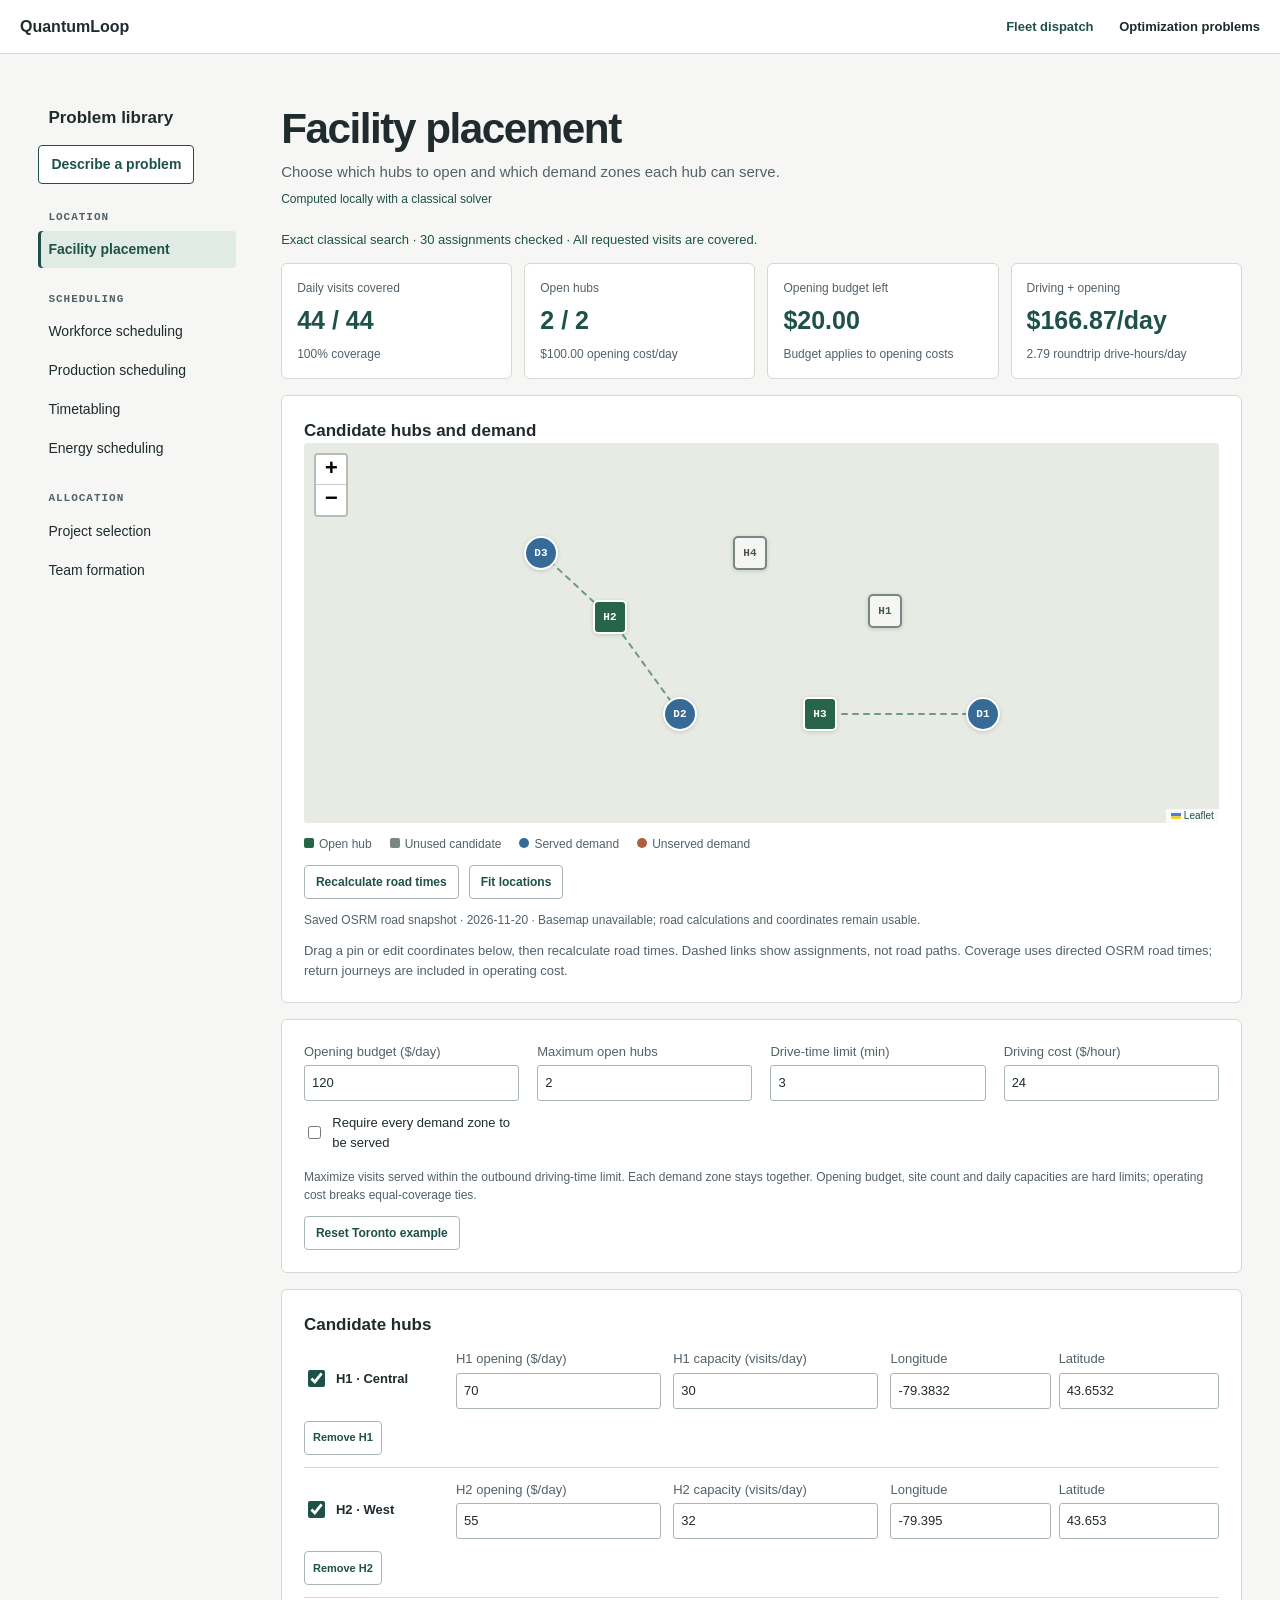
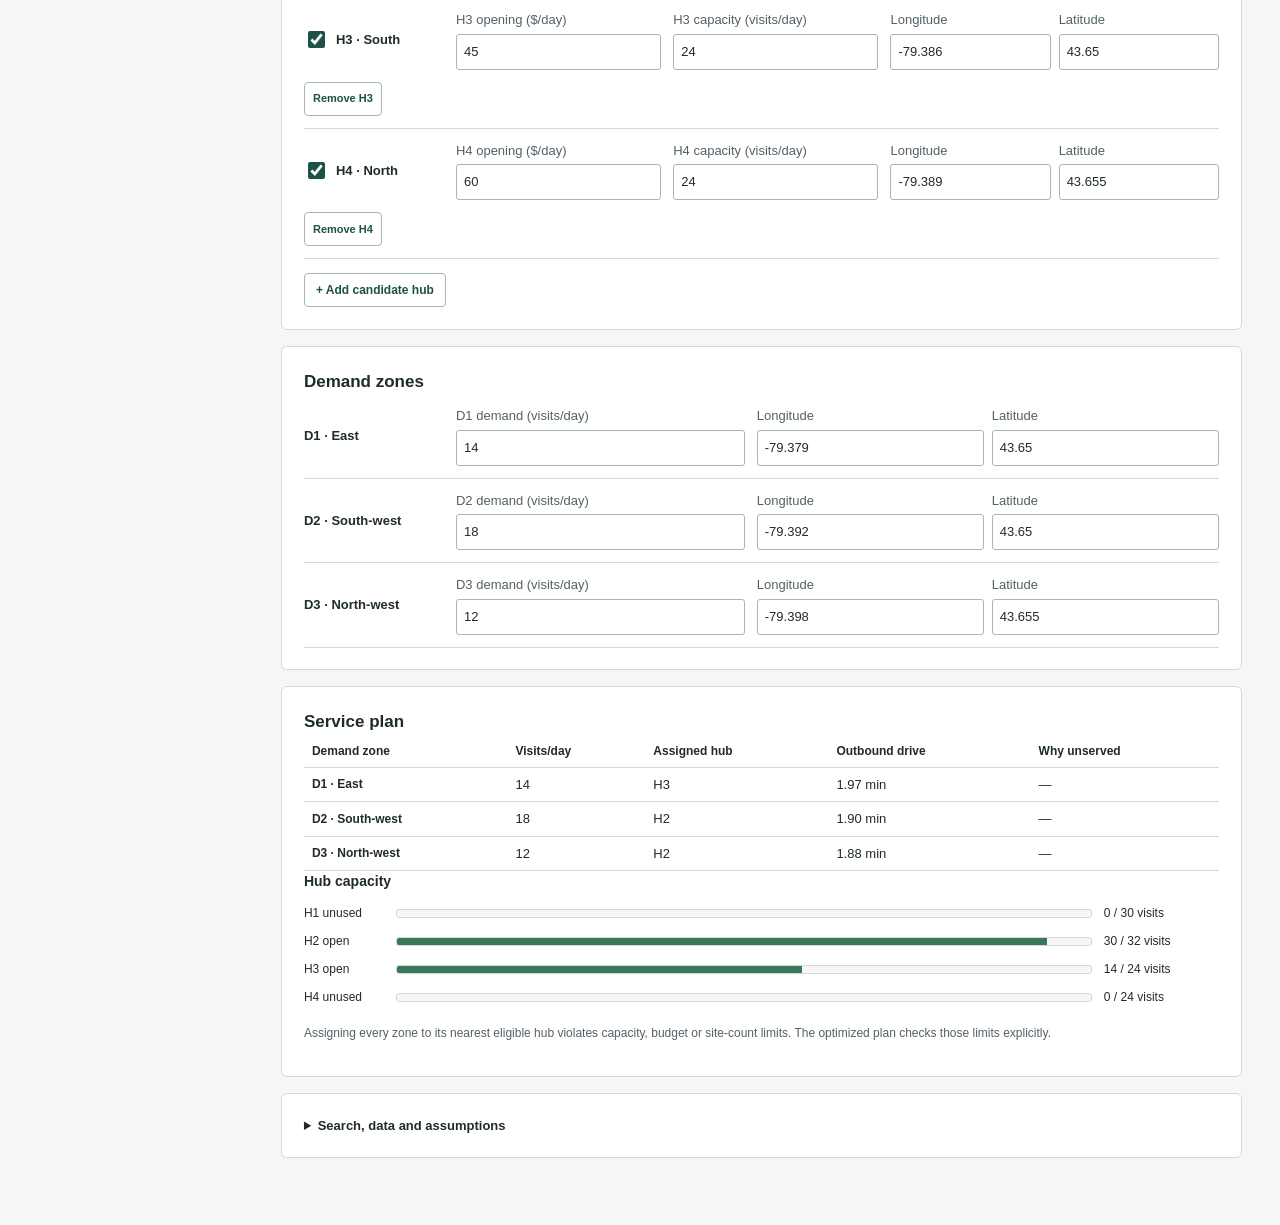
==== commit 4254546f: "Draft reviewable optimization scenarios from plain language" ====
--- a/quantum-playground/web/problems/index.html
+++ b/quantum-playground/web/problems/index.html
@@ -7,6 +7,7 @@
   <link rel="stylesheet" href="../style.css">
   <link rel="stylesheet" href="../vendor/leaflet/leaflet.css">
   <link rel="stylesheet" href="problems.css">
+  <link rel="stylesheet" href="describe.css">
   <link rel="stylesheet" href="scheduling.css">
   <link rel="stylesheet" href="facility.css">
   <link rel="stylesheet" href="energy.css">
@@ -25,20 +26,53 @@
   <main class="problem-shell">
     <aside class="problem-picker" aria-label="Problem library">
       <h2>Problem library</h2>
+      <a class="describe-link" id="describe-link" href="#describe">Describe a problem</a>
+      <nav id="scenario-links" aria-label="Your scenarios" hidden><h3>Your scenarios</h3></nav>
       <nav id="problem-links" aria-label="Problem types"></nav>
       <div class="mobile-picker"><label for="problem-select">Problem type</label><select id="problem-select"></select></div>
     </aside>
     <section id="problem-content" tabindex="-1" aria-labelledby="problem-title">
       <div class="problem-heading">
-        <h1 id="problem-title">Optimization problems</h1>
+        <h1 id="problem-title" tabindex="-1">Optimization problems</h1>
         <p id="problem-objective"></p>
         <p class="solver-note">Computed locally with a classical solver</p>
       </div>
+      <section id="describe-panel" class="describe-panel" hidden aria-label="Scenario formulation">
+        <p id="expired-scenario" role="status" hidden>This scenario belonged to a previous page session. Describe it again or choose a problem from the library.</p>
+        <form id="description-form">
+          <label for="description">Your description</label>
+          <textarea id="description" required rows="5" placeholder="What do you need to decide? Include your options, limits, and what a good outcome looks like."></textarea>
+          <p class="hint">Drafting sends this description and your answers to the configured AI provider.</p>
+          <div class="describe-actions">
+            <button class="primary" type="submit" id="draft-button">Draft scenario</button>
+            <button type="button" class="text-button" id="edit-description" hidden>Edit description</button>
+            <button type="button" class="text-button" id="new-description" hidden>Start a new description</button>
+            <button type="button" class="text-button" id="example-description">Use an example</button>
+          </div>
+        </form>
+        <div id="clarification-history"></div>
+        <form id="clarification-form" hidden>
+          <h2>Clarification</h2>
+          <label id="clarification-question" for="clarification-answer"></label>
+          <textarea id="clarification-answer" rows="3" required></textarea>
+          <button type="submit" class="primary">Continue</button>
+        </form>
+        <div class="describe-actions">
+          <p id="formulation-status" role="status" aria-live="polite"></p>
+          <button class="text-button" id="cancel-formulation" type="button" hidden>Cancel</button>
+        </div>
+        <div id="draft-review" hidden aria-label="Review scenario">
+          <h2 id="review-heading" tabindex="-1">Review scenario</h2>
+          <div id="review-body"></div>
+          <button id="open-draft" class="primary" type="button">Use this scenario</button>
+        </div>
+      </section>
       <div id="problem-views"></div>
       <noscript>Enable JavaScript to edit scenarios and calculate results.</noscript>
     </section>
   </main>
   <script src="../vendor/leaflet/leaflet.js"></script>
+  <script src="describe.js"></script>
   <script src="library.js"></script>
 </body>
 </html>
--- a/quantum-playground/web/style.css
+++ b/quantum-playground/web/style.css
@@ -954,3 +954,5 @@
   .cost-comparison { flex-basis: 100%; }
   .mode-control label { display: none; }
 }
+
+.problem-entry-heading { display: flex; align-items: baseline; justify-content: space-between; flex-wrap: wrap; gap: 4px 16px; }
--- a/quantum-playground/web/problems/describe.css
+++ b/quantum-playground/web/problems/describe.css
@@ -0,0 +1,52 @@
+.describe-link {
+  display: inline-block; margin: 14px 0 2px; padding: 8px 12px; border-radius: 4px;
+  border: 1px solid var(--accent); color: var(--accent); background: var(--panel);
+  font-weight: 600; text-decoration: none;
+}
+.describe-link:hover, .describe-link[aria-current] { background: var(--selected); }
+.describe-panel { max-width: 840px; }
+.describe-panel form, #draft-review {
+  background: var(--panel); border: 1px solid var(--line); border-radius: 6px;
+  padding: clamp(14px, 2.5vw, 28px); margin-bottom: 16px;
+}
+.describe-panel label { display: block; font-weight: 620; margin-bottom: 8px; }
+.describe-panel textarea { display: block; width: 100%; min-height: 72px; margin: 0 0 12px; line-height: 1.5; }
+.describe-panel textarea[readonly] { background: var(--surface); color: var(--muted); }
+.describe-actions { display: flex; flex-wrap: wrap; align-items: center; gap: 8px; }
+.describe-panel h2 { font-size: 20px; margin: 0 0 12px; }
+.describe-panel h3 { margin: 16px 0 4px; font-size: 15px; }
+.describe-panel p { overflow-wrap: anywhere; }
+#formulation-status { margin: 0 0 12px; color: var(--muted); }
+#formulation-status[data-error] { color: var(--danger); }
+#clarification-history details, .scenario-source, .review-inputs { margin: 0 0 16px; }
+#clarification-history summary, .scenario-source summary, .review-inputs summary { color: var(--accent); font-weight: 600; }
+.review-facts { display: grid; grid-template-columns: fit-content(60%) minmax(0,1fr); gap: 6px 16px; margin: 10px 0; }
+.review-facts dt { color: var(--muted); overflow-wrap: anywhere; }
+.review-facts dd { margin: 0; overflow-wrap: anywhere; }
+.review-mobile-label { display: none; }
+.review-scroll { overflow-x: auto; margin-bottom: 14px; }
+.review-scroll table { min-width: min(420px,100%); }
+.review-scroll td { vertical-align: top; overflow-wrap: anywhere; }
+.review-inputs { border-block: 1px solid var(--line); padding-block: 12px; }
+.review-assumptions { padding-inline-start: 20px; }
+.scenario-source { color: var(--muted); }
+@media (max-width: 820px) {
+  .describe-link { display: none; }
+}
+@media (max-width: 480px) {
+  .review-facts { grid-template-columns: minmax(0,1fr); gap: 1px; }
+  .review-facts dd { margin-bottom: 6px; }
+}
+
+@media (max-width: 600px) {
+  .review-scroll table, .review-scroll tbody { display: block; }
+  .review-scroll thead {
+    position: absolute; width: 1px; height: 1px; overflow: hidden; clip-path: inset(50%);
+  }
+  .review-scroll tbody tr {
+    display: grid; grid-template-columns: repeat(2, minmax(0, 1fr));
+    gap: 8px 16px; padding: 12px 0; border-top: 1px solid var(--line);
+  }
+  .review-scroll td { border: none; padding: 0; }
+  .review-mobile-label { display: block; color: var(--muted); font-size: 12px; }
+}
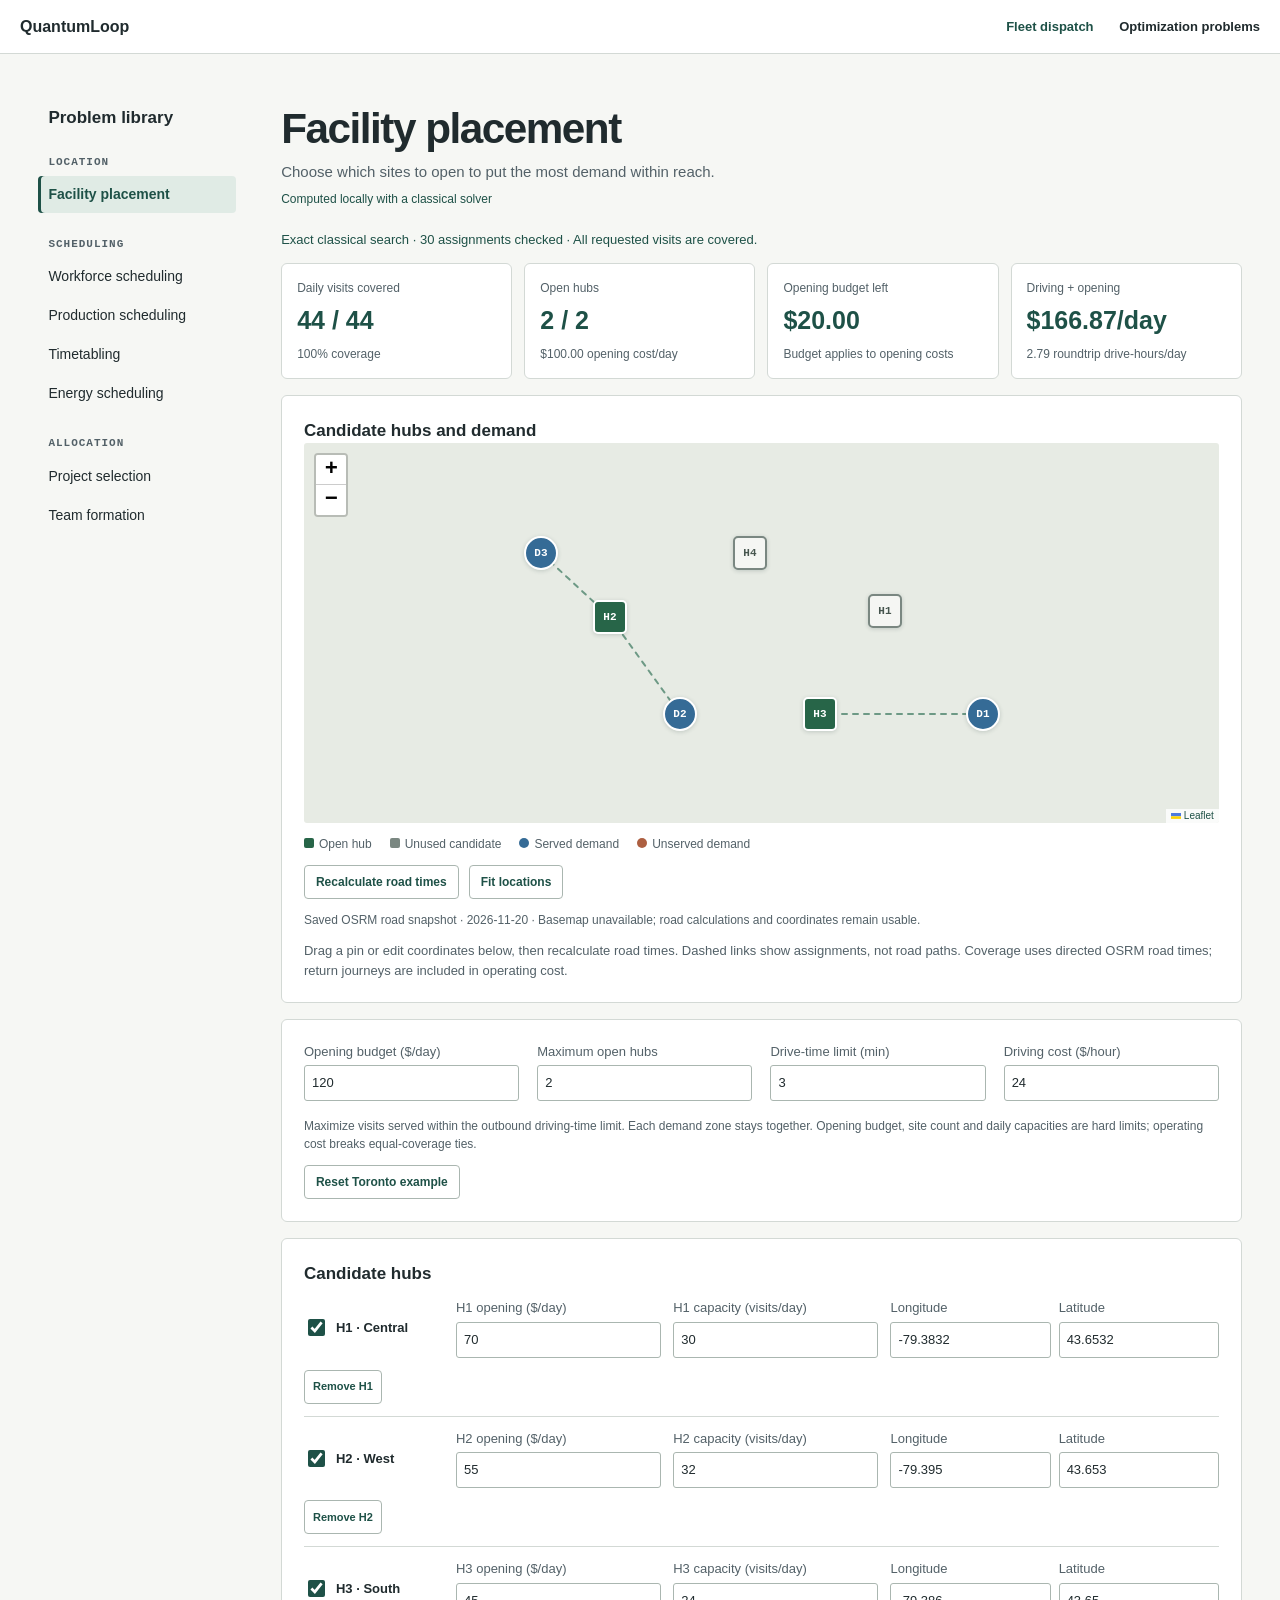
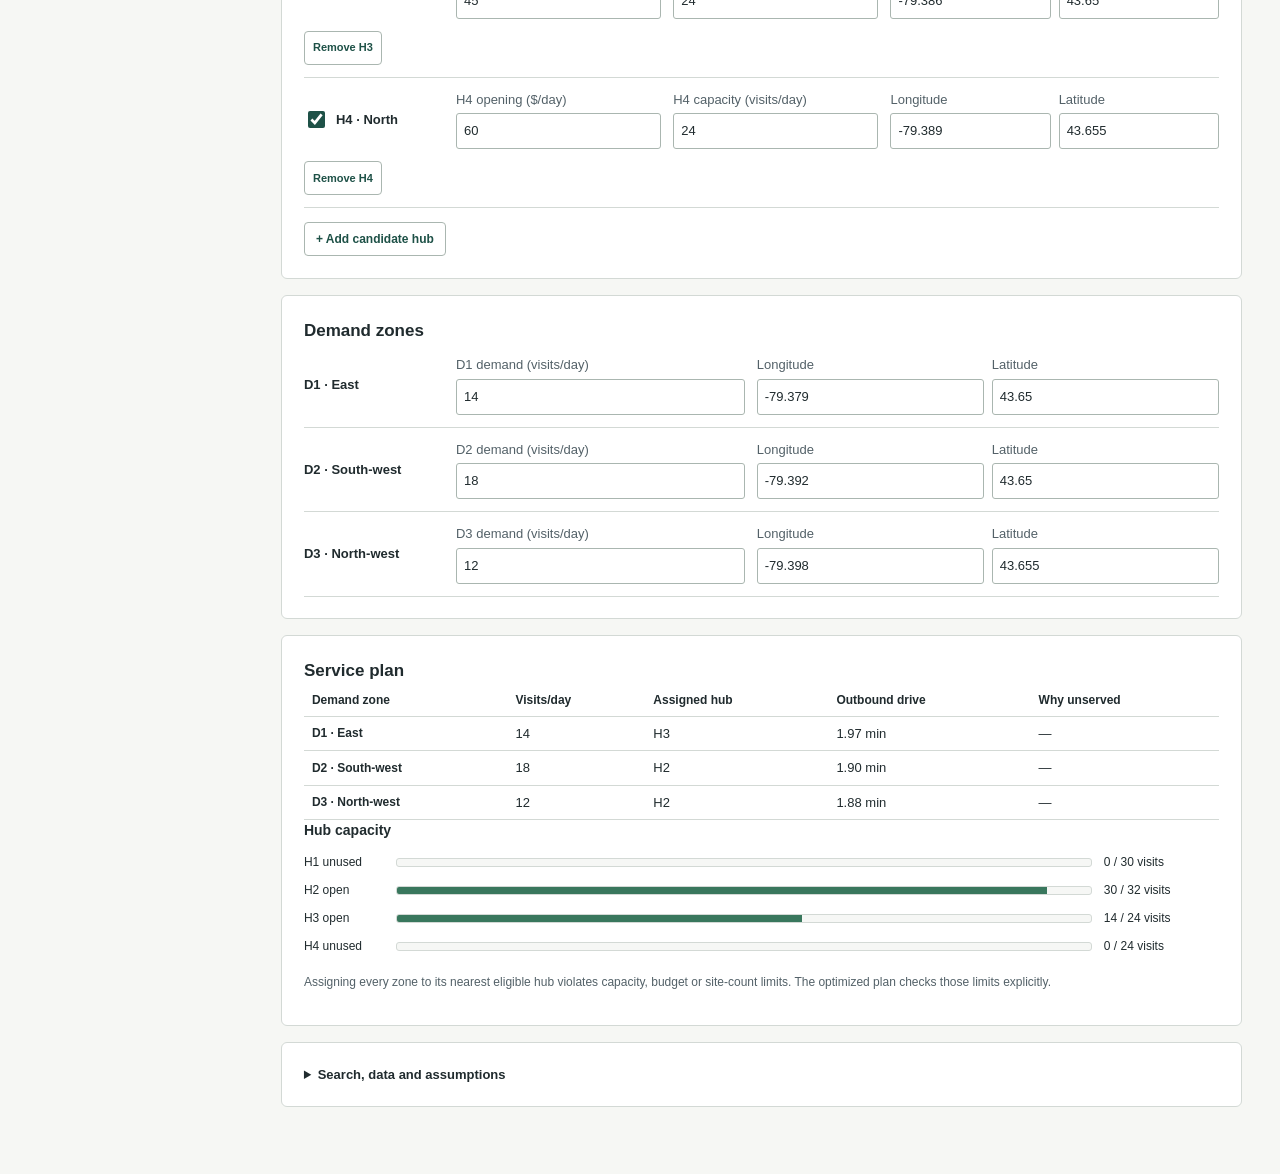
==== commit e52ad8f0: "Merge pull request #9 from Integer-Conversion-Error/codex/optimization-visualizations Add interactiv" ====
--- a/quantum-playground/web/problems/index.html
+++ b/quantum-playground/web/problems/index.html
@@ -7,7 +7,6 @@
   <link rel="stylesheet" href="../style.css">
   <link rel="stylesheet" href="../vendor/leaflet/leaflet.css">
   <link rel="stylesheet" href="problems.css">
-  <link rel="stylesheet" href="describe.css">
   <link rel="stylesheet" href="scheduling.css">
   <link rel="stylesheet" href="facility.css">
   <link rel="stylesheet" href="energy.css">
@@ -26,53 +25,20 @@
   <main class="problem-shell">
     <aside class="problem-picker" aria-label="Problem library">
       <h2>Problem library</h2>
-      <a class="describe-link" id="describe-link" href="#describe">Describe a problem</a>
-      <nav id="scenario-links" aria-label="Your scenarios" hidden><h3>Your scenarios</h3></nav>
       <nav id="problem-links" aria-label="Problem types"></nav>
       <div class="mobile-picker"><label for="problem-select">Problem type</label><select id="problem-select"></select></div>
     </aside>
     <section id="problem-content" tabindex="-1" aria-labelledby="problem-title">
       <div class="problem-heading">
-        <h1 id="problem-title" tabindex="-1">Optimization problems</h1>
+        <h1 id="problem-title">Optimization problems</h1>
         <p id="problem-objective"></p>
         <p class="solver-note">Computed locally with a classical solver</p>
       </div>
-      <section id="describe-panel" class="describe-panel" hidden aria-label="Scenario formulation">
-        <p id="expired-scenario" role="status" hidden>This scenario belonged to a previous page session. Describe it again or choose a problem from the library.</p>
-        <form id="description-form">
-          <label for="description">Your description</label>
-          <textarea id="description" required rows="5" placeholder="What do you need to decide? Include your options, limits, and what a good outcome looks like."></textarea>
-          <p class="hint">Drafting sends this description and your answers to the configured AI provider.</p>
-          <div class="describe-actions">
-            <button class="primary" type="submit" id="draft-button">Draft scenario</button>
-            <button type="button" class="text-button" id="edit-description" hidden>Edit description</button>
-            <button type="button" class="text-button" id="new-description" hidden>Start a new description</button>
-            <button type="button" class="text-button" id="example-description">Use an example</button>
-          </div>
-        </form>
-        <div id="clarification-history"></div>
-        <form id="clarification-form" hidden>
-          <h2>Clarification</h2>
-          <label id="clarification-question" for="clarification-answer"></label>
-          <textarea id="clarification-answer" rows="3" required></textarea>
-          <button type="submit" class="primary">Continue</button>
-        </form>
-        <div class="describe-actions">
-          <p id="formulation-status" role="status" aria-live="polite"></p>
-          <button class="text-button" id="cancel-formulation" type="button" hidden>Cancel</button>
-        </div>
-        <div id="draft-review" hidden aria-label="Review scenario">
-          <h2 id="review-heading" tabindex="-1">Review scenario</h2>
-          <div id="review-body"></div>
-          <button id="open-draft" class="primary" type="button">Use this scenario</button>
-        </div>
-      </section>
       <div id="problem-views"></div>
       <noscript>Enable JavaScript to edit scenarios and calculate results.</noscript>
     </section>
   </main>
   <script src="../vendor/leaflet/leaflet.js"></script>
-  <script src="describe.js"></script>
   <script src="library.js"></script>
 </body>
 </html>
--- a/quantum-playground/web/style.css
+++ b/quantum-playground/web/style.css
@@ -954,5 +954,3 @@
   .cost-comparison { flex-basis: 100%; }
   .mode-control label { display: none; }
 }
-
-.problem-entry-heading { display: flex; align-items: baseline; justify-content: space-between; flex-wrap: wrap; gap: 4px 16px; }
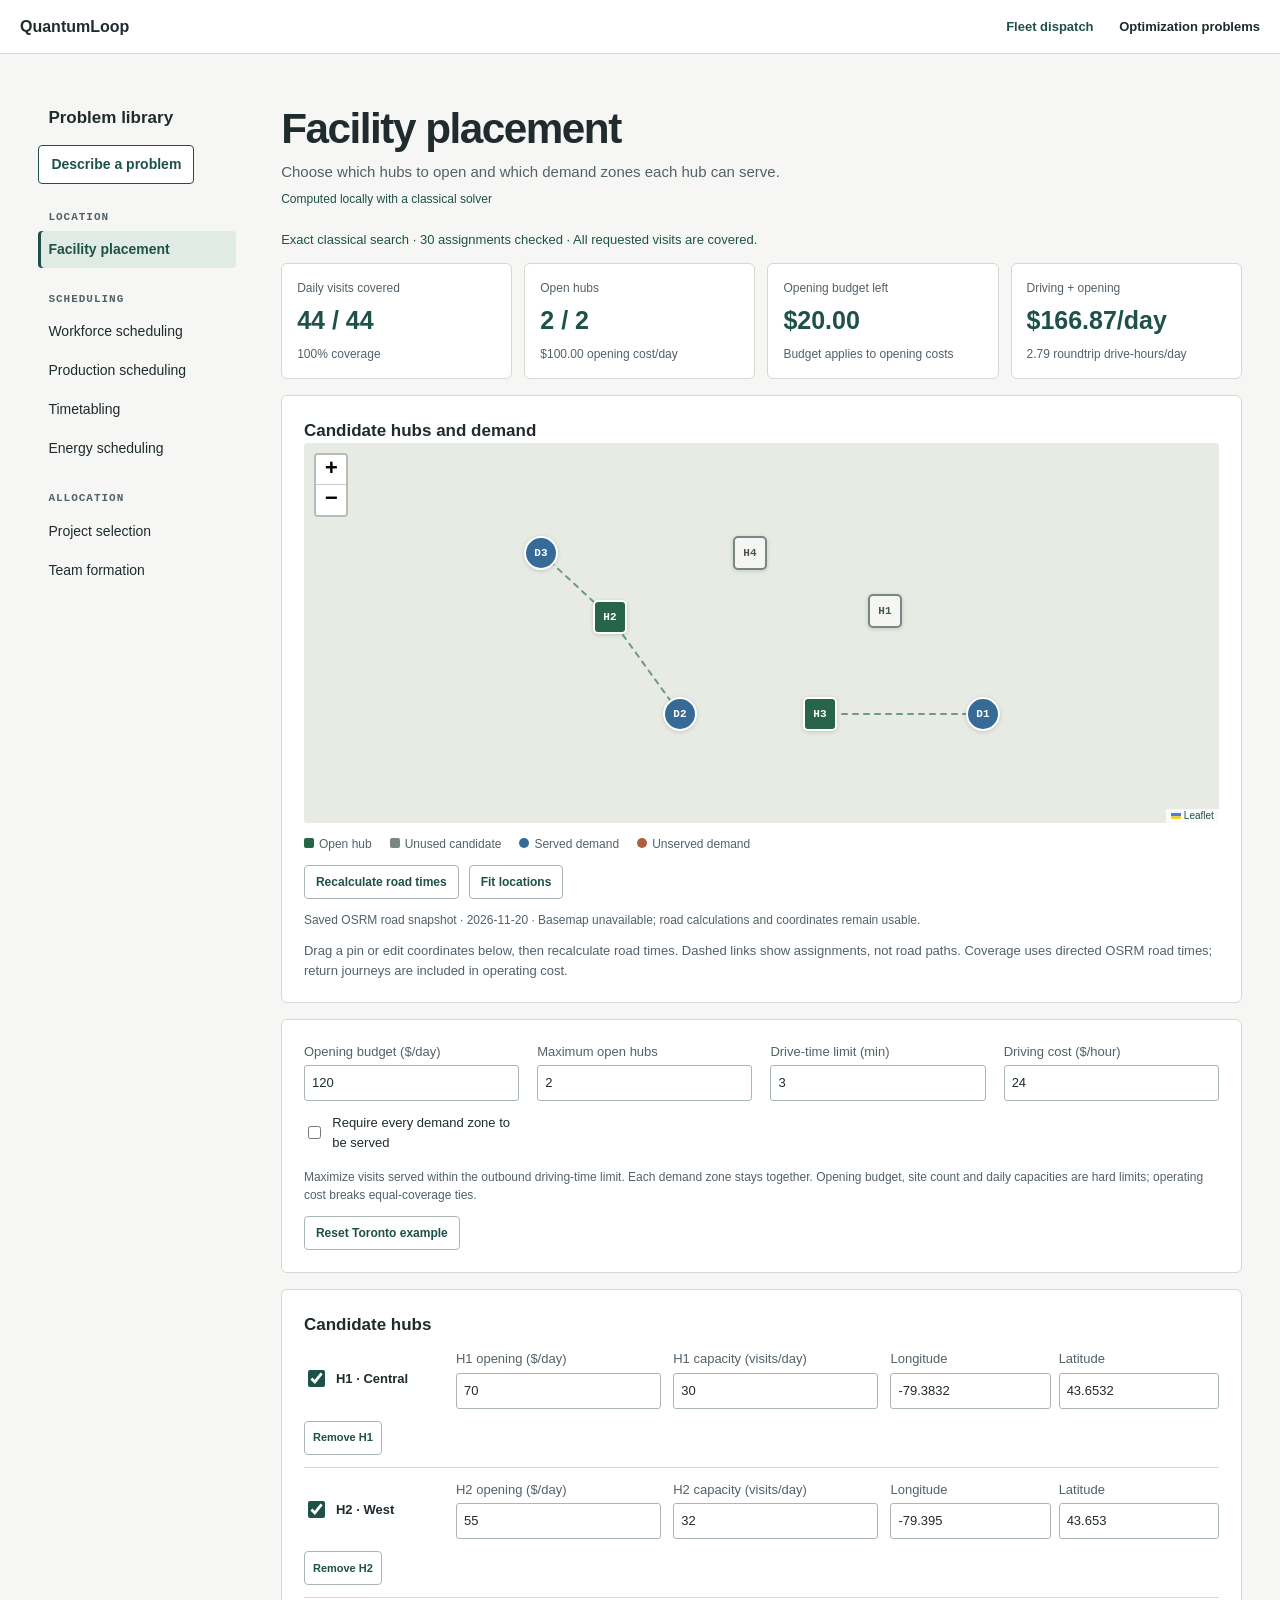
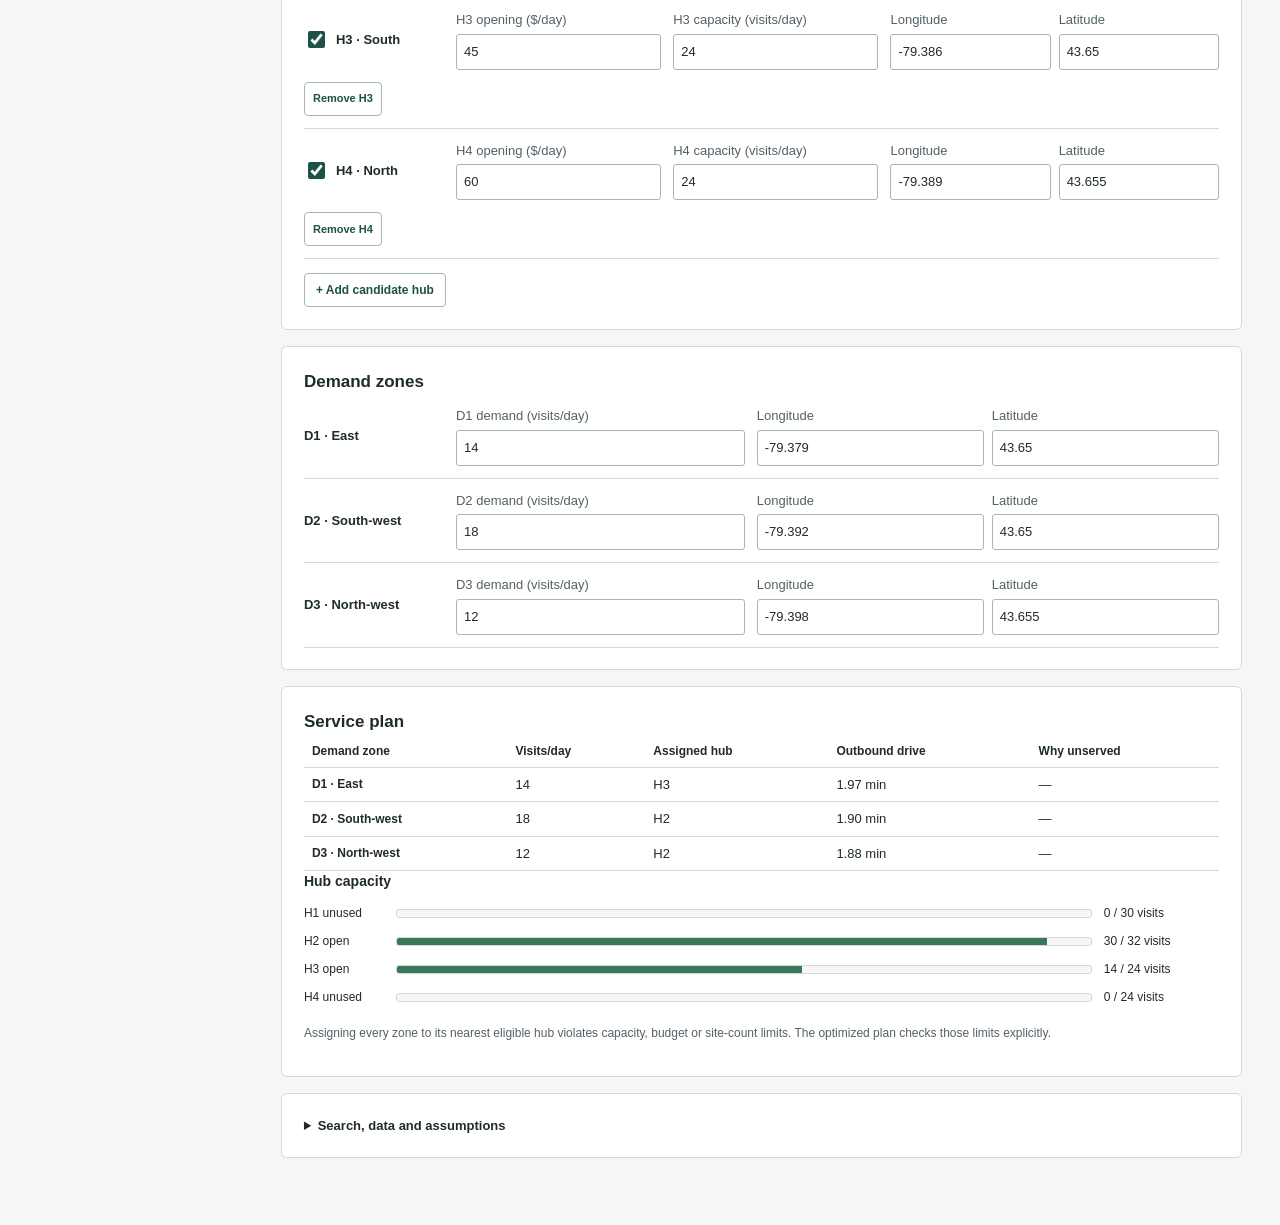
==== commit d272ab28: "Merge pull request #10 from Integer-Conversion-Error/codex/describe-optimization Add optional plain-" ====
--- a/quantum-playground/web/problems/index.html
+++ b/quantum-playground/web/problems/index.html
@@ -7,6 +7,7 @@
   <link rel="stylesheet" href="../style.css">
   <link rel="stylesheet" href="../vendor/leaflet/leaflet.css">
   <link rel="stylesheet" href="problems.css">
+  <link rel="stylesheet" href="describe.css">
   <link rel="stylesheet" href="scheduling.css">
   <link rel="stylesheet" href="facility.css">
   <link rel="stylesheet" href="energy.css">
@@ -25,20 +26,53 @@
   <main class="problem-shell">
     <aside class="problem-picker" aria-label="Problem library">
       <h2>Problem library</h2>
+      <a class="describe-link" id="describe-link" href="#describe">Describe a problem</a>
+      <nav id="scenario-links" aria-label="Your scenarios" hidden><h3>Your scenarios</h3></nav>
       <nav id="problem-links" aria-label="Problem types"></nav>
       <div class="mobile-picker"><label for="problem-select">Problem type</label><select id="problem-select"></select></div>
     </aside>
     <section id="problem-content" tabindex="-1" aria-labelledby="problem-title">
       <div class="problem-heading">
-        <h1 id="problem-title">Optimization problems</h1>
+        <h1 id="problem-title" tabindex="-1">Optimization problems</h1>
         <p id="problem-objective"></p>
         <p class="solver-note">Computed locally with a classical solver</p>
       </div>
+      <section id="describe-panel" class="describe-panel" hidden aria-label="Scenario formulation">
+        <p id="expired-scenario" role="status" hidden>This scenario belonged to a previous page session. Describe it again or choose a problem from the library.</p>
+        <form id="description-form">
+          <label for="description">Your description</label>
+          <textarea id="description" required rows="5" placeholder="What do you need to decide? Include your options, limits, and what a good outcome looks like."></textarea>
+          <p class="hint">Drafting sends this description and your answers to the configured AI provider.</p>
+          <div class="describe-actions">
+            <button class="primary" type="submit" id="draft-button">Draft scenario</button>
+            <button type="button" class="text-button" id="edit-description" hidden>Edit description</button>
+            <button type="button" class="text-button" id="new-description" hidden>Start a new description</button>
+            <button type="button" class="text-button" id="example-description">Use an example</button>
+          </div>
+        </form>
+        <div id="clarification-history"></div>
+        <form id="clarification-form" hidden>
+          <h2>Clarification</h2>
+          <label id="clarification-question" for="clarification-answer"></label>
+          <textarea id="clarification-answer" rows="3" required></textarea>
+          <button type="submit" class="primary">Continue</button>
+        </form>
+        <div class="describe-actions">
+          <p id="formulation-status" role="status" aria-live="polite"></p>
+          <button class="text-button" id="cancel-formulation" type="button" hidden>Cancel</button>
+        </div>
+        <div id="draft-review" hidden aria-label="Review scenario">
+          <h2 id="review-heading" tabindex="-1">Review scenario</h2>
+          <div id="review-body"></div>
+          <button id="open-draft" class="primary" type="button">Use this scenario</button>
+        </div>
+      </section>
       <div id="problem-views"></div>
       <noscript>Enable JavaScript to edit scenarios and calculate results.</noscript>
     </section>
   </main>
   <script src="../vendor/leaflet/leaflet.js"></script>
+  <script src="describe.js"></script>
   <script src="library.js"></script>
 </body>
 </html>
--- a/quantum-playground/web/style.css
+++ b/quantum-playground/web/style.css
@@ -954,3 +954,5 @@
   .cost-comparison { flex-basis: 100%; }
   .mode-control label { display: none; }
 }
+
+.problem-entry-heading { display: flex; align-items: baseline; justify-content: space-between; flex-wrap: wrap; gap: 4px 16px; }
--- a/quantum-playground/web/problems/describe.css
+++ b/quantum-playground/web/problems/describe.css
@@ -0,0 +1,52 @@
+.describe-link {
+  display: inline-block; margin: 14px 0 2px; padding: 8px 12px; border-radius: 4px;
+  border: 1px solid var(--accent); color: var(--accent); background: var(--panel);
+  font-weight: 600; text-decoration: none;
+}
+.describe-link:hover, .describe-link[aria-current] { background: var(--selected); }
+.describe-panel { max-width: 840px; }
+.describe-panel form, #draft-review {
+  background: var(--panel); border: 1px solid var(--line); border-radius: 6px;
+  padding: clamp(14px, 2.5vw, 28px); margin-bottom: 16px;
+}
+.describe-panel label { display: block; font-weight: 620; margin-bottom: 8px; }
+.describe-panel textarea { display: block; width: 100%; min-height: 72px; margin: 0 0 12px; line-height: 1.5; }
+.describe-panel textarea[readonly] { background: var(--surface); color: var(--muted); }
+.describe-actions { display: flex; flex-wrap: wrap; align-items: center; gap: 8px; }
+.describe-panel h2 { font-size: 20px; margin: 0 0 12px; }
+.describe-panel h3 { margin: 16px 0 4px; font-size: 15px; }
+.describe-panel p { overflow-wrap: anywhere; }
+#formulation-status { margin: 0 0 12px; color: var(--muted); }
+#formulation-status[data-error] { color: var(--danger); }
+#clarification-history details, .scenario-source, .review-inputs { margin: 0 0 16px; }
+#clarification-history summary, .scenario-source summary, .review-inputs summary { color: var(--accent); font-weight: 600; }
+.review-facts { display: grid; grid-template-columns: fit-content(60%) minmax(0,1fr); gap: 6px 16px; margin: 10px 0; }
+.review-facts dt { color: var(--muted); overflow-wrap: anywhere; }
+.review-facts dd { margin: 0; overflow-wrap: anywhere; }
+.review-mobile-label { display: none; }
+.review-scroll { overflow-x: auto; margin-bottom: 14px; }
+.review-scroll table { min-width: min(420px,100%); }
+.review-scroll td { vertical-align: top; overflow-wrap: anywhere; }
+.review-inputs { border-block: 1px solid var(--line); padding-block: 12px; }
+.review-assumptions { padding-inline-start: 20px; }
+.scenario-source { color: var(--muted); }
+@media (max-width: 820px) {
+  .describe-link { display: none; }
+}
+@media (max-width: 480px) {
+  .review-facts { grid-template-columns: minmax(0,1fr); gap: 1px; }
+  .review-facts dd { margin-bottom: 6px; }
+}
+
+@media (max-width: 600px) {
+  .review-scroll table, .review-scroll tbody { display: block; }
+  .review-scroll thead {
+    position: absolute; width: 1px; height: 1px; overflow: hidden; clip-path: inset(50%);
+  }
+  .review-scroll tbody tr {
+    display: grid; grid-template-columns: repeat(2, minmax(0, 1fr));
+    gap: 8px 16px; padding: 12px 0; border-top: 1px solid var(--line);
+  }
+  .review-scroll td { border: none; padding: 0; }
+  .review-mobile-label { display: block; color: var(--muted); font-size: 12px; }
+}
